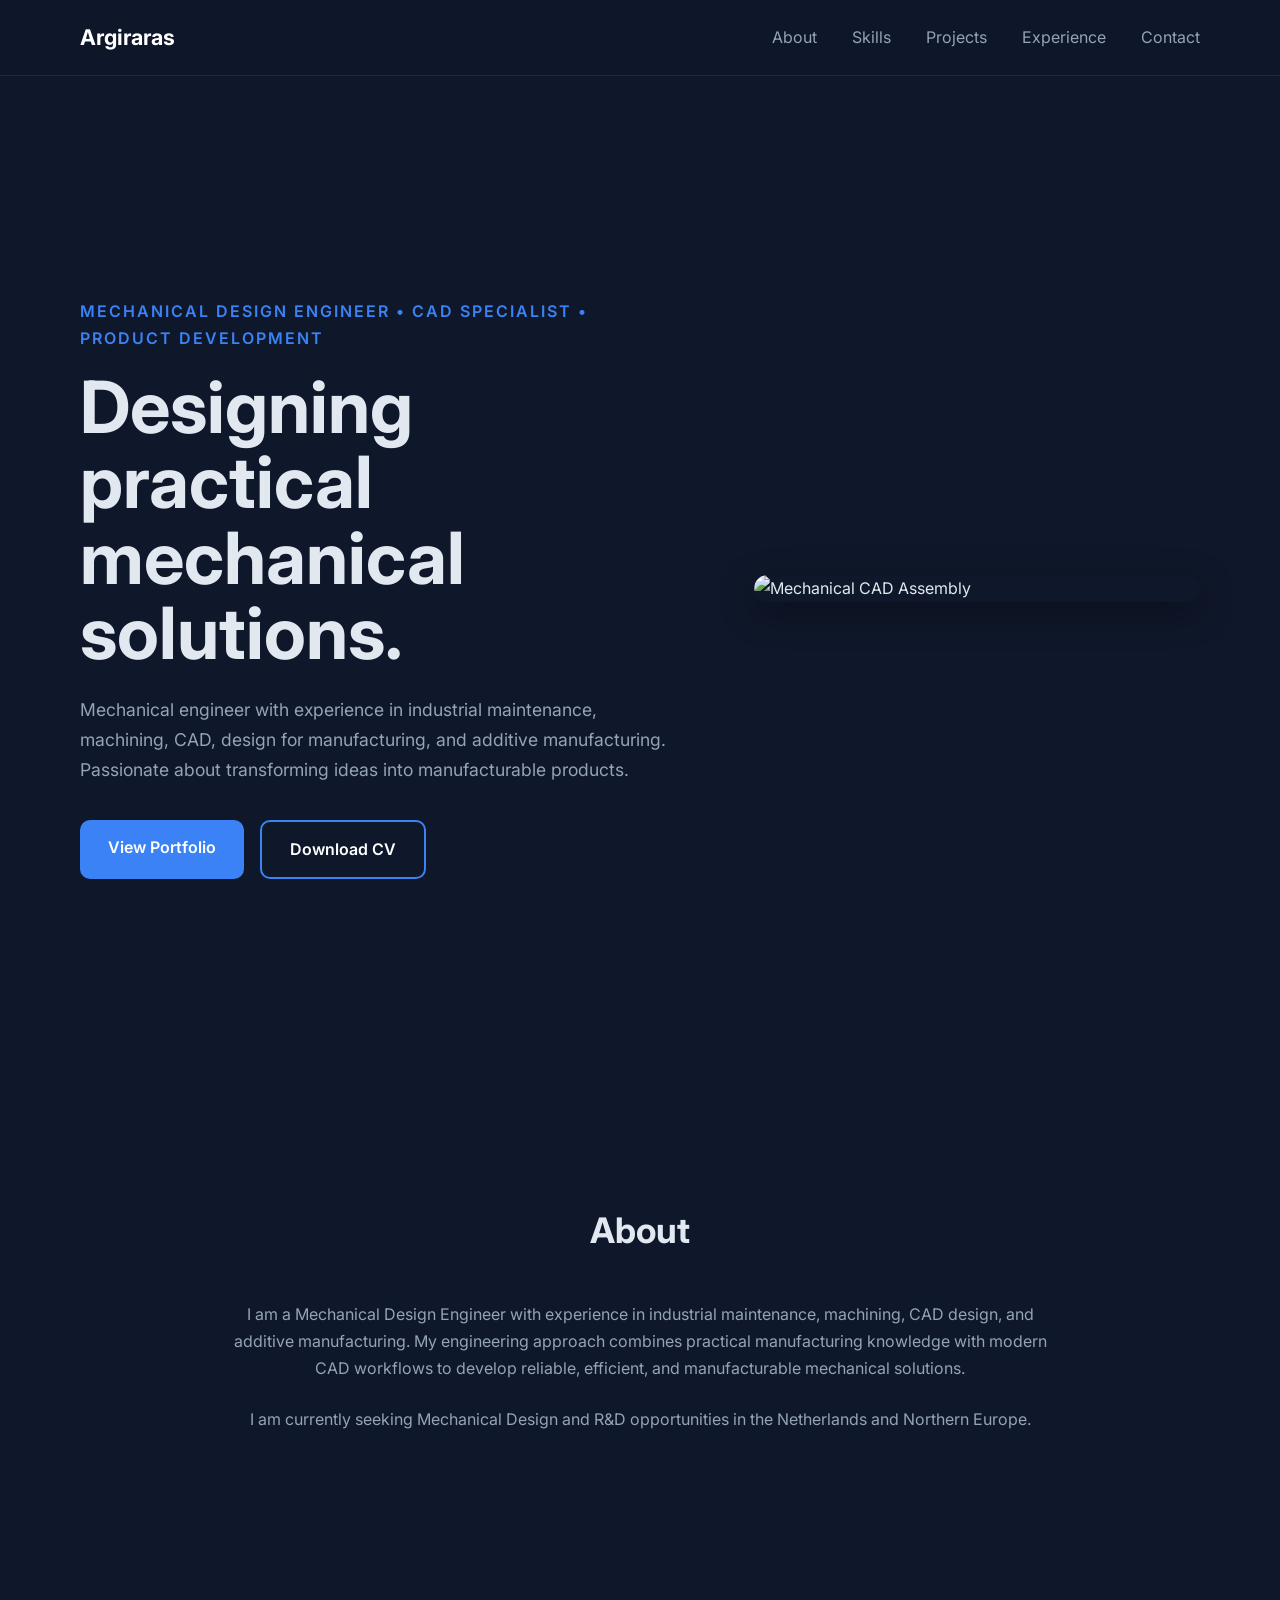
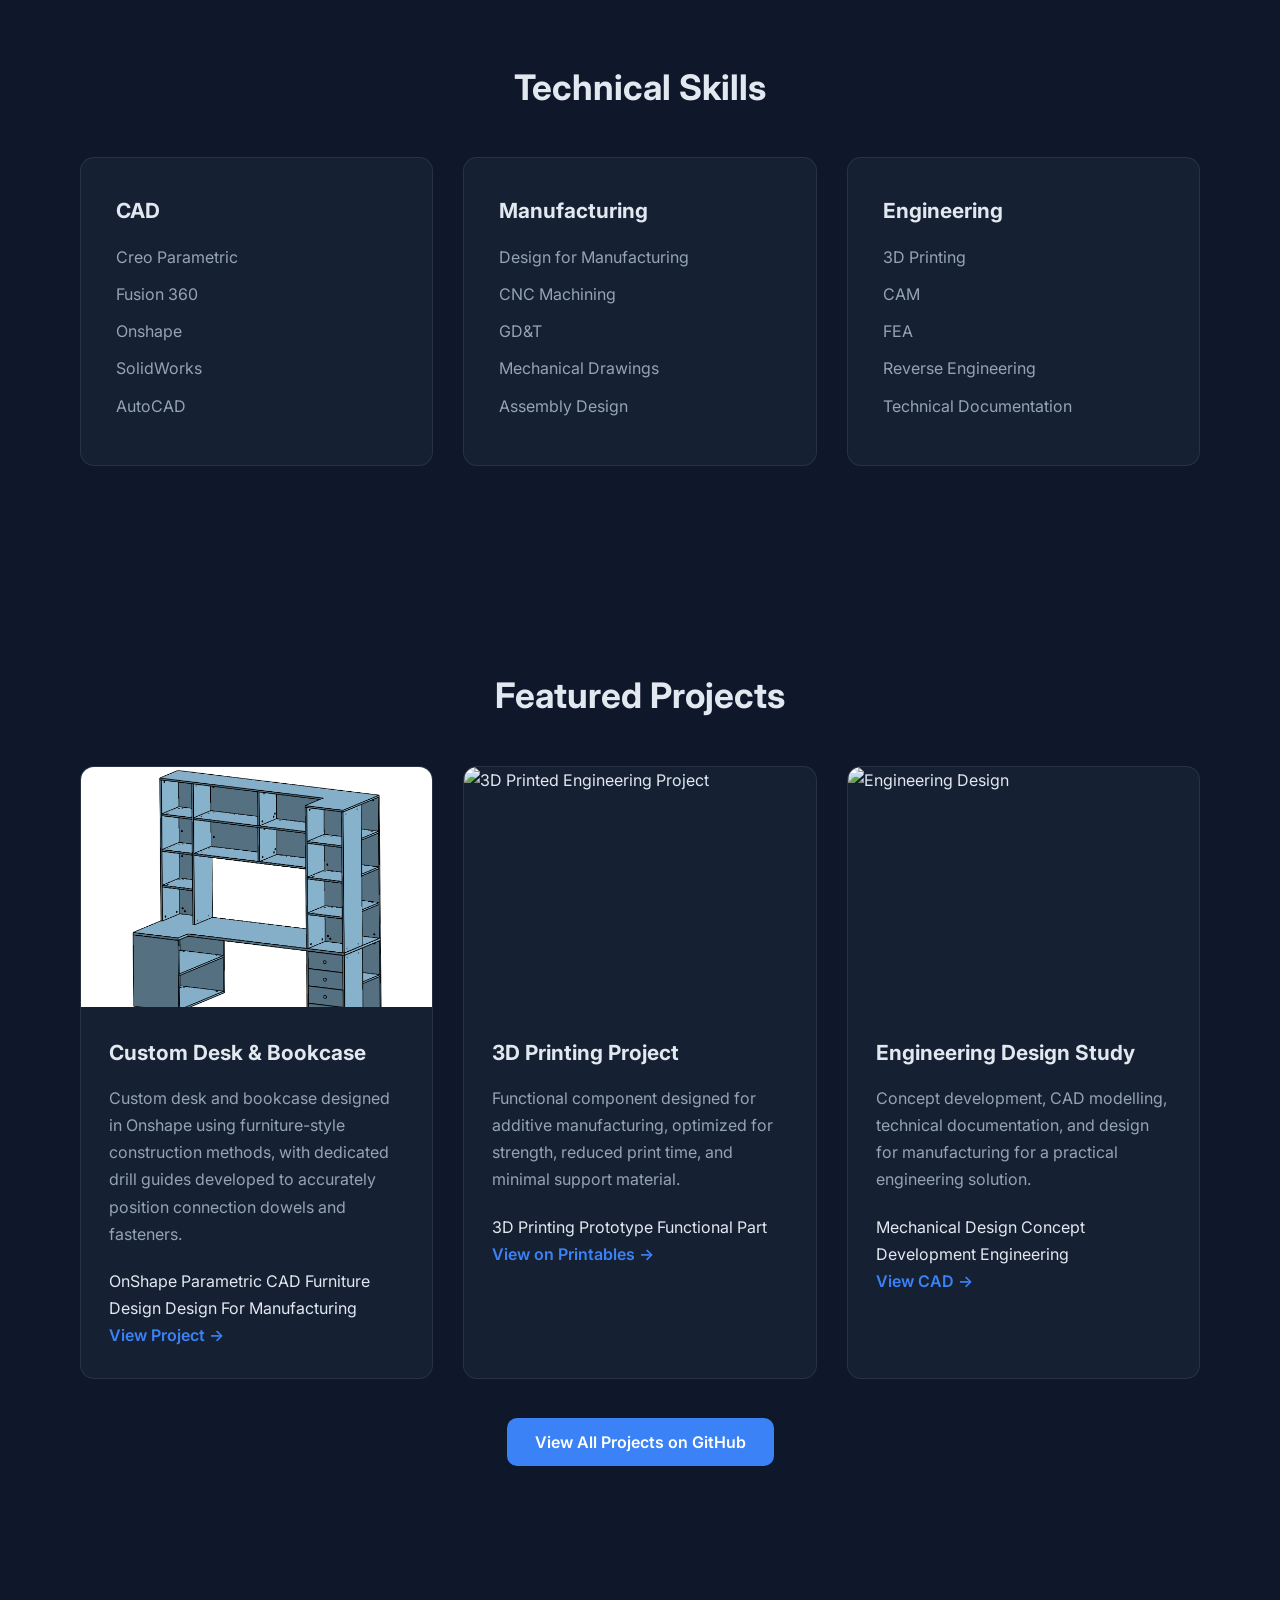
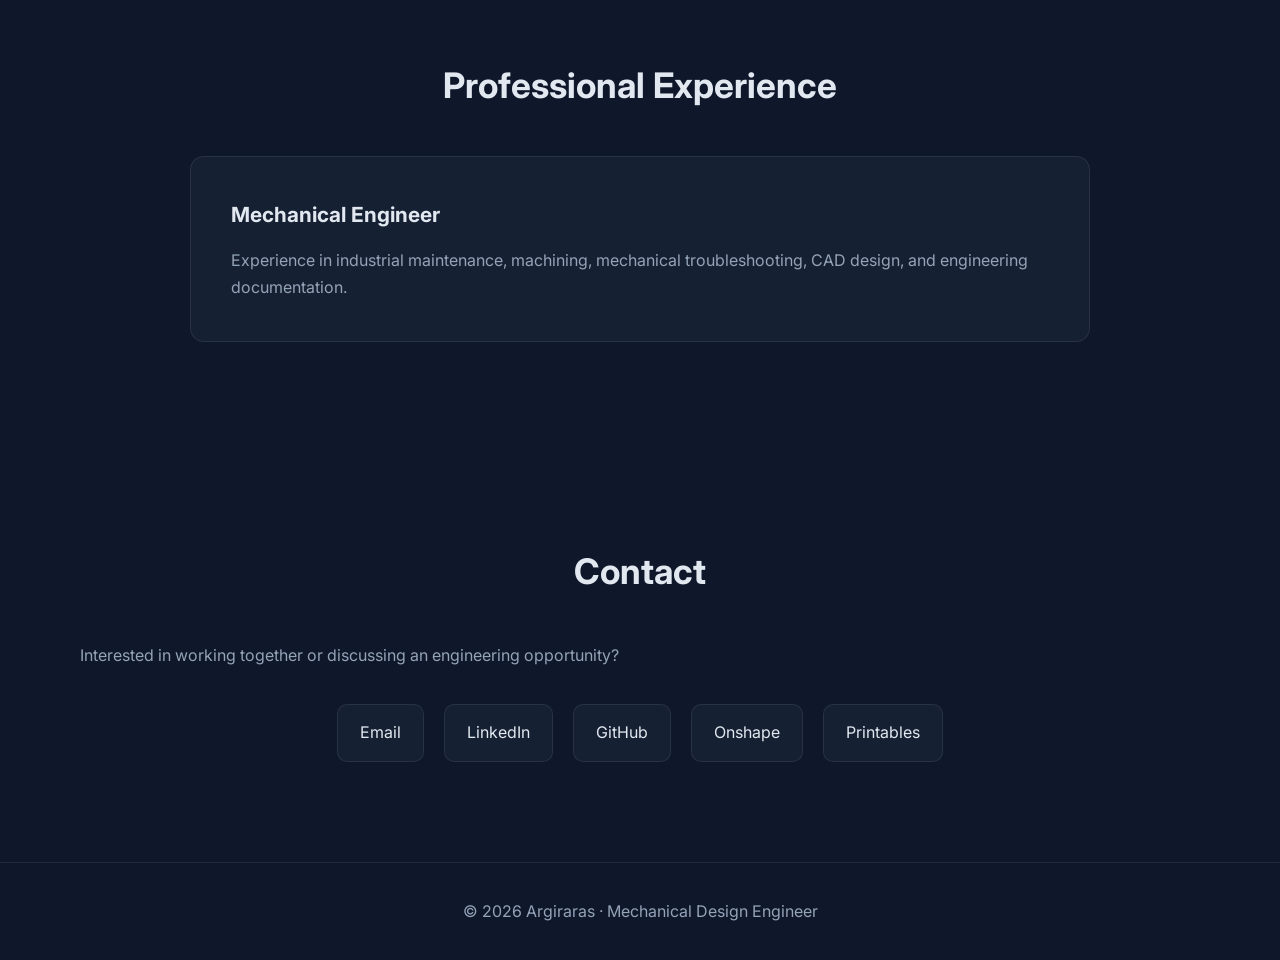
==== index.html @ 8f1a5d66 "Update index.html" ====
<!DOCTYPE html>
<html lang="en">
<head>
    <meta charset="UTF-8">
    <meta name="viewport" content="width=device-width, initial-scale=1.0">

    <title>Argiraras | Mechanical Design Engineer • CAD Specialist • Product Development</title>

    <meta name="description"
          content="Mechanical Design Engineer specializing in CAD, product design, design for manufacturing, and 3D printing. Portfolio showcasing engineering projects, CAD models, and technical drawings.">

    <meta name="keywords"
          content="Mechanical Engineer, Mechanical Design, CAD, Creo, Fusion 360, Onshape, Product Design, Portfolio">

    <meta name="author" content="Argiraras">

    <link rel="icon" href="assets/favicon.ico">

    <link rel="stylesheet" href="Style.css">

    <link rel="preconnect" href="https://fonts.googleapis.com">
    <link rel="preconnect" href="https://fonts.gstatic.com" crossorigin>

    <link href="https://fonts.googleapis.com/css2?family=Inter:wght@300;400;500;600;700&display=swap"
          rel="stylesheet">
</head>

<body>

<header>

    <div class="container">

        <a href="#" class="logo">
            Argiraras
        </a>

        <nav>

            <ul>

                <li><a href="#about">About</a></li>

                <li><a href="#skills">Skills</a></li>

                <li><a href="#projects">Projects</a></li>

                <li><a href="#experience">Experience</a></li>

                <li><a href="#contact">Contact</a></li>

            </ul>

        </nav>

    </div>

</header>

<main>

<section id="hero">

    <div class="container hero-content">

        <div class="hero-text">

            <p class="eyebrow">
                Mechanical Design Engineer • CAD Specialist • Product Development
            </p>

            <h1>
                Designing practical mechanical solutions.
            </h1>

            <p class="hero-description">

                Mechanical engineer with experience in industrial maintenance,
                machining, CAD, design for manufacturing, and additive manufacturing.

                Passionate about transforming ideas into manufacturable products.

            </p>

            <div class="hero-buttons">

                <a href="#projects" class="btn primary">
                    View Portfolio
                </a>

                <a href="assets/Argiraras_CV.pdf"
                   class="btn secondary"
                   target="_blank">

                    Download CV

                </a>

            </div>

        </div>

        <div class="hero-image">

            <img
                    src="assets/images/hero-render.png"
                    alt="Mechanical CAD Assembly">

        </div>

    </div>

</section>

<section id="about">

    <div class="container">

        <h2>About</h2>

        <p>

            I am a Mechanical Design Engineer with experience in industrial
            maintenance, machining, CAD design, and additive manufacturing.

            My engineering approach combines practical manufacturing knowledge
            with modern CAD workflows to develop reliable, efficient, and
            manufacturable mechanical solutions.

        </p>

        <p>

            I am currently seeking Mechanical Design and R&D opportunities in
            the Netherlands and Northern Europe.

        </p>

    </div>

</section>

<section id="skills">

    <div class="container">

        <h2>Technical Skills</h2>

        <div class="skills-grid">

            <div class="skill-card">

                <h3>CAD</h3>

                <ul>

                    <li>Creo Parametric</li>
                    <li>Fusion 360</li>
                    <li>Onshape</li>
                    <li>SolidWorks</li>
                    <li>AutoCAD</li>

                </ul>

            </div>

            <div class="skill-card">

                <h3>Manufacturing</h3>

                <ul>

                    <li>Design for Manufacturing</li>
                    <li>CNC Machining</li>
                    <li>GD&T</li>
                    <li>Mechanical Drawings</li>
                    <li>Assembly Design</li>

                </ul>

            </div>

            <div class="skill-card">

                <h3>Engineering</h3>

                <ul>

                    <li>3D Printing</li>
                    <li>CAM</li>
                    <li>FEA</li>
                    <li>Reverse Engineering</li>
                    <li>Technical Documentation</li>

                </ul>

            </div>

        </div>

    </div>

</section>

<section id="projects">

    <div class="container">

        <h2>Featured Projects</h2>

        <div class="projects-grid">

            <article class="project-card">

                <img src="assets/images/IMG_5512.png"
                     alt="Onshape CAD model of custom desk and bookcase">

                <div class="project-content">

                    <h3>Custom Desk & Bookcase</h3>

                    <p>
                        Custom desk and bookcase designed in Onshape using furniture-style
                        construction methods, with dedicated drill guides developed to
                        accurately position connection dowels and fasteners.
                    </p>
                    
                    <div class="project-tags">
                        <span>OnShape</span>
                        <span>Parametric CAD</span>
                        <span>Furniture Design</span>
                        <span>Design For Manufacturing</span>
                    </div>

                    <a class="project-link"
                       href="projects/desk/">
                        View Project →

                    </a>

                </div>

            </article>

            <article class="project-card">

                <img src="assets/images/project2.jpg"
                     alt="3D Printed Engineering Project">

                <div class="project-content">

                    <h3>3D Printing Project</h3>

                    <p>
                        Functional component designed for additive manufacturing,
                        optimized for strength, reduced print time, and minimal support material.
                    </p>

                    <div class="project-tags">
                        <span>3D Printing</span>
                        <span>Prototype</span>
                        <span>Functional Part</span>
                    </div>

                    <a class="project-link"
                       href="https://www.printables.com/@Argiraras"
                       target="_blank">

                        View on Printables →

                    </a>

                </div>

            </article>

            <article class="project-card">

                <img src="assets/images/project3.jpg"
                     alt="Engineering Design">

                <div class="project-content">

                    <h3>Engineering Design Study</h3>

                    <p>
                        Concept development, CAD modelling, technical documentation,
                        and design for manufacturing for a practical engineering solution.
                    </p>

                    <div class="project-tags">
                        <span>Mechanical Design</span>
                        <span>Concept Development</span>
                        <span>Engineering</span>
                    </div>

                    <a class="project-link"
                       href="https://cad.onshape.com/"
                       target="_blank">

                        View CAD →

                    </a>

                </div>

            </article>

        </div> <!-- End projects-grid -->

        <div class="projects-footer">
            <a class="btn primary"
               href="https://github.com/Argiraras"
               target="_blank">

                View All Projects on GitHub

            </a>
        </div>

    </div> <!-- End container -->

</section>

<section id="experience">

    <div class="container">

        <h2>Professional Experience</h2>

        <div class="experience-card">

            <h3>Mechanical Engineer</h3>

            <p>

                Experience in industrial maintenance, machining,
                mechanical troubleshooting, CAD design, and engineering
                documentation.

            </p>

        </div>

    </div>

</section>

<section id="contact">

    <div class="container">

        <h2>Contact</h2>

        <p>

            Interested in working together or discussing an engineering opportunity?

        </p>

        <div class="contact-links">

            <a href="mailto:your@email.com">
                Email
            </a>

            <a href="https://www.linkedin.com/" target="_blank">
                LinkedIn
            </a>

            <a href="https://github.com/Argiraras" target="_blank">
                GitHub
            </a>

            <a href="#">
                Onshape
            </a>

            <a href="#">
                Printables
            </a>

        </div>

    </div>

</section>

</main>

<footer>

    <div class="container">

        <p>

            © 2026 Argiraras · Mechanical Design Engineer

        </p>

    </div>

</footer>

<script src="main.js"></script>

</body>
</html>
---- Style.css ----
/* ==========================================================
   Argiraras Engineering Portfolio
   style.css
   ========================================================== */

/* ---------- RESET ---------- */

*,
*::before,
*::after {
    margin: 0;
    padding: 0;
    box-sizing: border-box;
}

html {
    scroll-behavior: smooth;
}

body {
    font-family: "Inter", sans-serif;
    background: #0f172a;
    color: #e2e8f0;
    line-height: 1.7;
    overflow-x: hidden;
}

/* ---------- VARIABLES ---------- */

:root {

    --primary: #3b82f6;
    --primary-dark: #2563eb;

    --background: #0f172a;
    --surface: #162033;
    --surface-light: #1e293b;

    --text: #e2e8f0;
    --muted: #94a3b8;

    --border: rgba(255,255,255,.08);

    --radius: 14px;

    --shadow:
        0 10px 35px rgba(0,0,0,.35);

    --transition: .30s ease;
}

/* ---------- GLOBAL ---------- */

img {
    display: block;
    width: 100%;
}

a {
    color: inherit;
    text-decoration: none;
}

ul {
    list-style: none;
}

.container {

    width: min(1120px, 92%);
    margin: auto;

}

section {

    padding: 100px 0;

}

h1 {

    font-size: clamp(2.5rem, 6vw, 4.5rem);
    line-height: 1.05;
    margin-bottom: 24px;

}

h2 {

    font-size: 2.2rem;
    margin-bottom: 40px;
    text-align: center;

}

h3 {

    margin-bottom: 15px;
    font-size: 1.3rem;

}

p {

    color: var(--muted);

}

.eyebrow {

    color: var(--primary);
    font-weight: 600;
    letter-spacing: 2px;
    text-transform: uppercase;
    margin-bottom: 16px;

}

/* ---------- HEADER ---------- */

header {

    position: sticky;
    top: 0;
    z-index: 999;

    backdrop-filter: blur(12px);

    background: rgba(15,23,42,.88);

    border-bottom: 1px solid var(--border);

}

header .container {

    display: flex;
    justify-content: space-between;
    align-items: center;

    height: 75px;

}

.logo {

    font-size: 1.35rem;
    font-weight: 700;
    color: white;

}

nav ul {

    display: flex;
    gap: 35px;

}

nav a {

    color: var(--muted);
    transition: var(--transition);

}

nav a:hover {

    color: white;

}

/* ---------- HERO ---------- */

.hero-content {

    display: grid;
    grid-template-columns: 1.15fr .85fr;
    align-items: center;
    gap: 70px;

    min-height: calc(100vh - 75px);

}

.hero-description {

    max-width: 650px;
    font-size: 1.1rem;
    margin-bottom: 35px;

}

.hero-buttons {

    display: flex;
    gap: 16px;
    flex-wrap: wrap;

}

.btn {

    padding: 14px 28px;
    border-radius: 10px;
    font-weight: 600;
    transition: var(--transition);

}

.primary {

    background: var(--primary);
    color: white;

}

.primary:hover {

    background: var(--primary-dark);
    transform: translateY(-2px);

}

.secondary {

    border: 2px solid var(--primary);
    color: white;

}

.secondary:hover {

    background: var(--primary);

}

.hero-image img {

    border-radius: 20px;
    box-shadow: var(--shadow);

}

/* ---------- ABOUT ---------- */

#about p {

    max-width: 850px;
    margin: auto;
    text-align: center;
    margin-bottom: 24px;

}

/* ---------- SKILLS ---------- */

.skills-grid {

    display: grid;
    grid-template-columns: repeat(auto-fit,minmax(260px,1fr));
    gap: 30px;

}

.skill-card {

    background: var(--surface);

    border: 1px solid var(--border);

    padding: 35px;

    border-radius: var(--radius);

    transition: var(--transition);

}

.skill-card:hover {

    transform: translateY(-6px);

    background: var(--surface-light);

}

.skill-card li {

    color: var(--muted);
    margin-bottom: 10px;

}

/* ---------- PROJECTS ---------- */

.projects-grid {

    display: grid;

    grid-template-columns: repeat(auto-fit,minmax(320px,1fr));

    gap: 30px;

}

.project-card {

    background: var(--surface);

    border-radius: var(--radius);

    overflow: hidden;

    border: 1px solid var(--border);

    transition: var(--transition);

}

.project-card:hover {

    transform: translateY(-8px);

    box-shadow: var(--shadow);

}

.project-card img {

    height: 240px;

    object-fit: cover;

}

.project-content {

    padding: 28px;

}

.project-content p {

    margin-bottom: 20px;

}

.project-link {

    color: var(--primary);
    font-weight: 600;

}

/* ---------- EXPERIENCE ---------- */

.experience-card {

    max-width: 900px;

    margin: auto;

    background: var(--surface);

    border-radius: var(--radius);

    border: 1px solid var(--border);

    padding: 40px;

}

/* ---------- CONTACT ---------- */

.contact-links {

    display: flex;

    justify-content: center;

    flex-wrap: wrap;

    gap: 20px;

    margin-top: 35px;

}

.contact-links a {

    padding: 14px 22px;

    border-radius: 10px;

    border: 1px solid var(--border);

    background: var(--surface);

    transition: var(--transition);

}

.contact-links a:hover {

    background: var(--primary);

    border-color: var(--primary);

}

/* ---------- FOOTER ---------- */

footer {

    padding: 35px 0;

    border-top: 1px solid var(--border);

    text-align: center;

    color: var(--muted);

}

/* ---------- SCROLLBAR ---------- */

::-webkit-scrollbar {

    width: 10px;

}

::-webkit-scrollbar-track {

    background: #0b1120;

}

::-webkit-scrollbar-thumb {

    background: #334155;

    border-radius: 20px;

}

::-webkit-scrollbar-thumb:hover {

    background: var(--primary);

}

/* ---------- RESPONSIVE ---------- */

@media (max-width:900px) {

    .hero-content {

        grid-template-columns: 1fr;

        text-align: center;

    }

    .hero-buttons {

        justify-content: center;

    }

    .hero-image {

        order: -1;

    }

}

@media (max-width:700px) {

    header .container {

        flex-direction: column;

        justify-content: center;

        height: auto;

        padding: 18px 0;

        gap: 15px;

    }

    nav ul {

        flex-wrap: wrap;

        justify-content: center;

        gap: 18px;

    /* ---------- Project Tags ---------- */

.project-tags {
    display: flex;
    flex-wrap: wrap;
    gap: 10px;
    margin: 18px 0 24px;
}

.project-tags span {
    background: rgba(59,130,246,.15);
    color: #93c5fd;
    border: 1px solid rgba(59,130,246,.35);
    padding: 6px 12px;
    border-radius: 999px;
    font-size: .85rem;
    font-weight: 500;
}

    }

    section {

        padding: 70px 0;

    }

    h2 {

        font-size: 1.8rem;

    }

}
/* ---------- Projects Footer ---------- */

.projects-footer {

    text-align: center;

    margin-top: 50px;

}
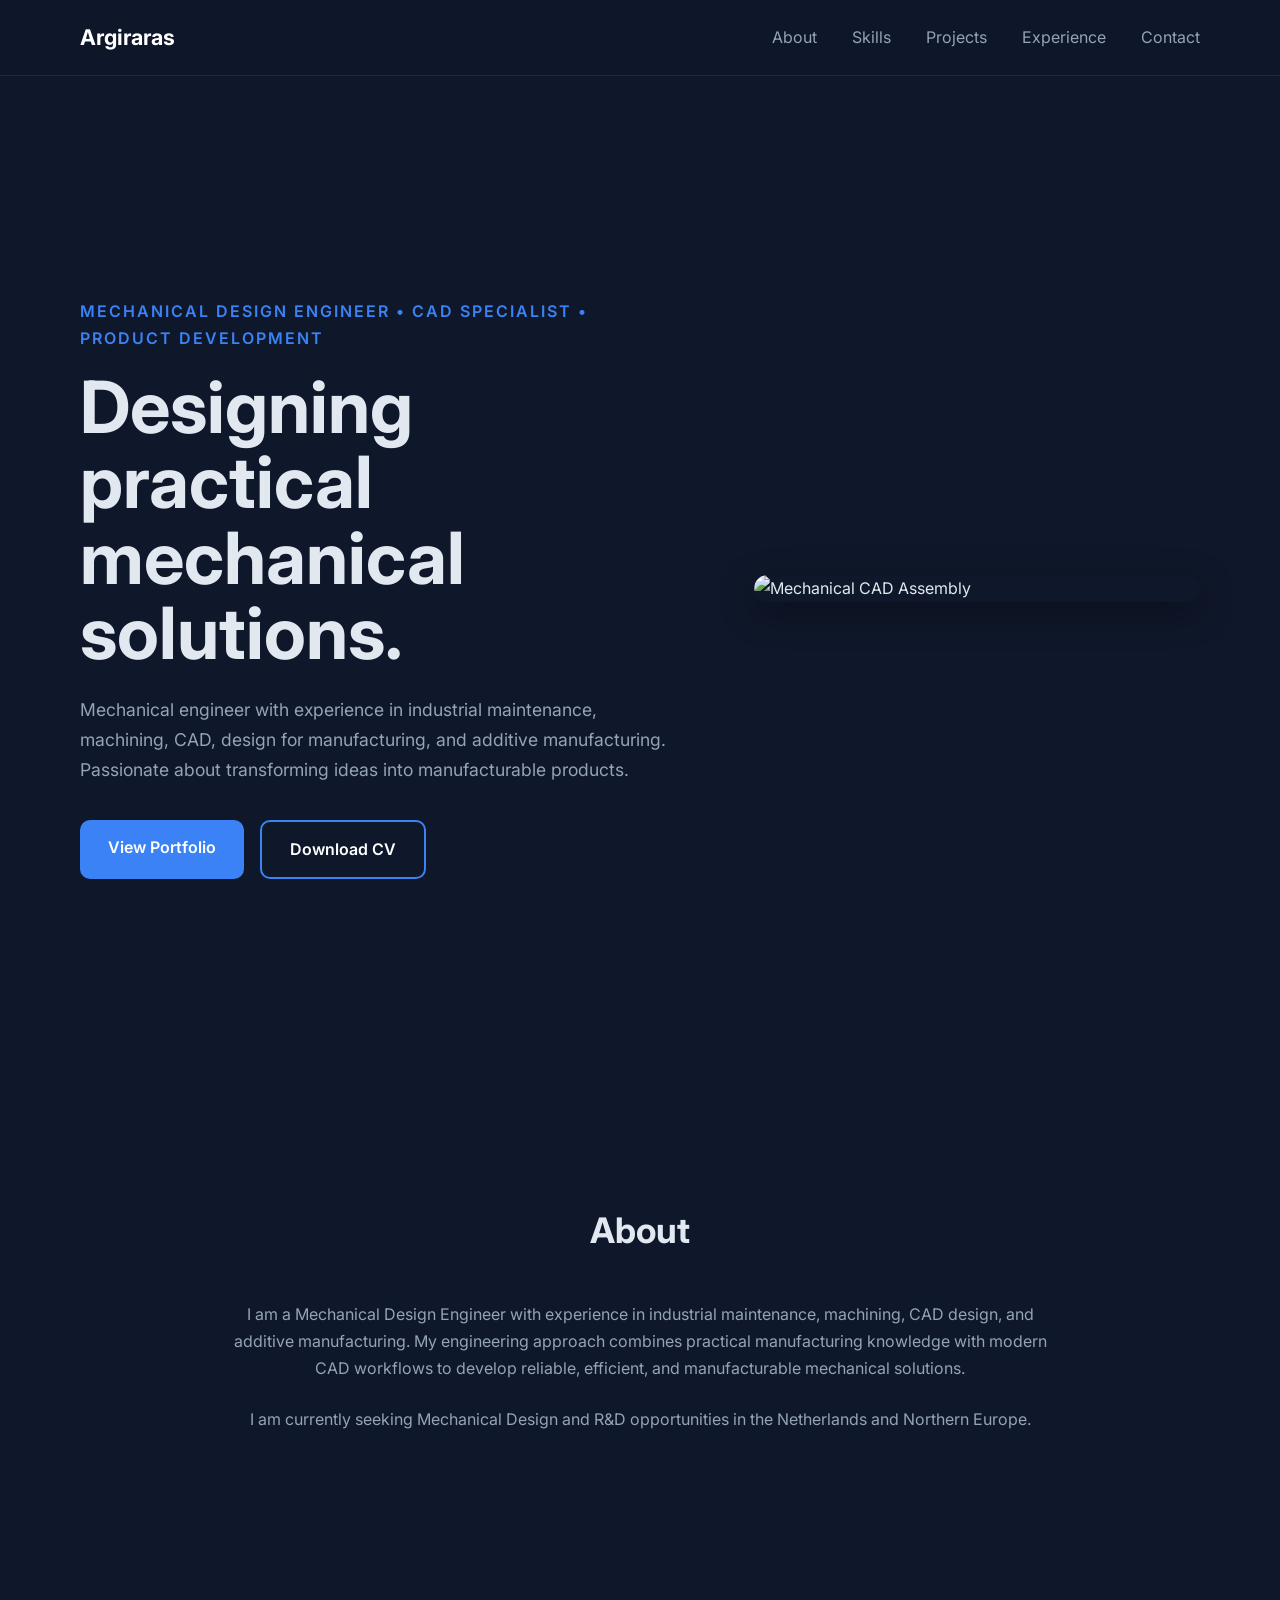
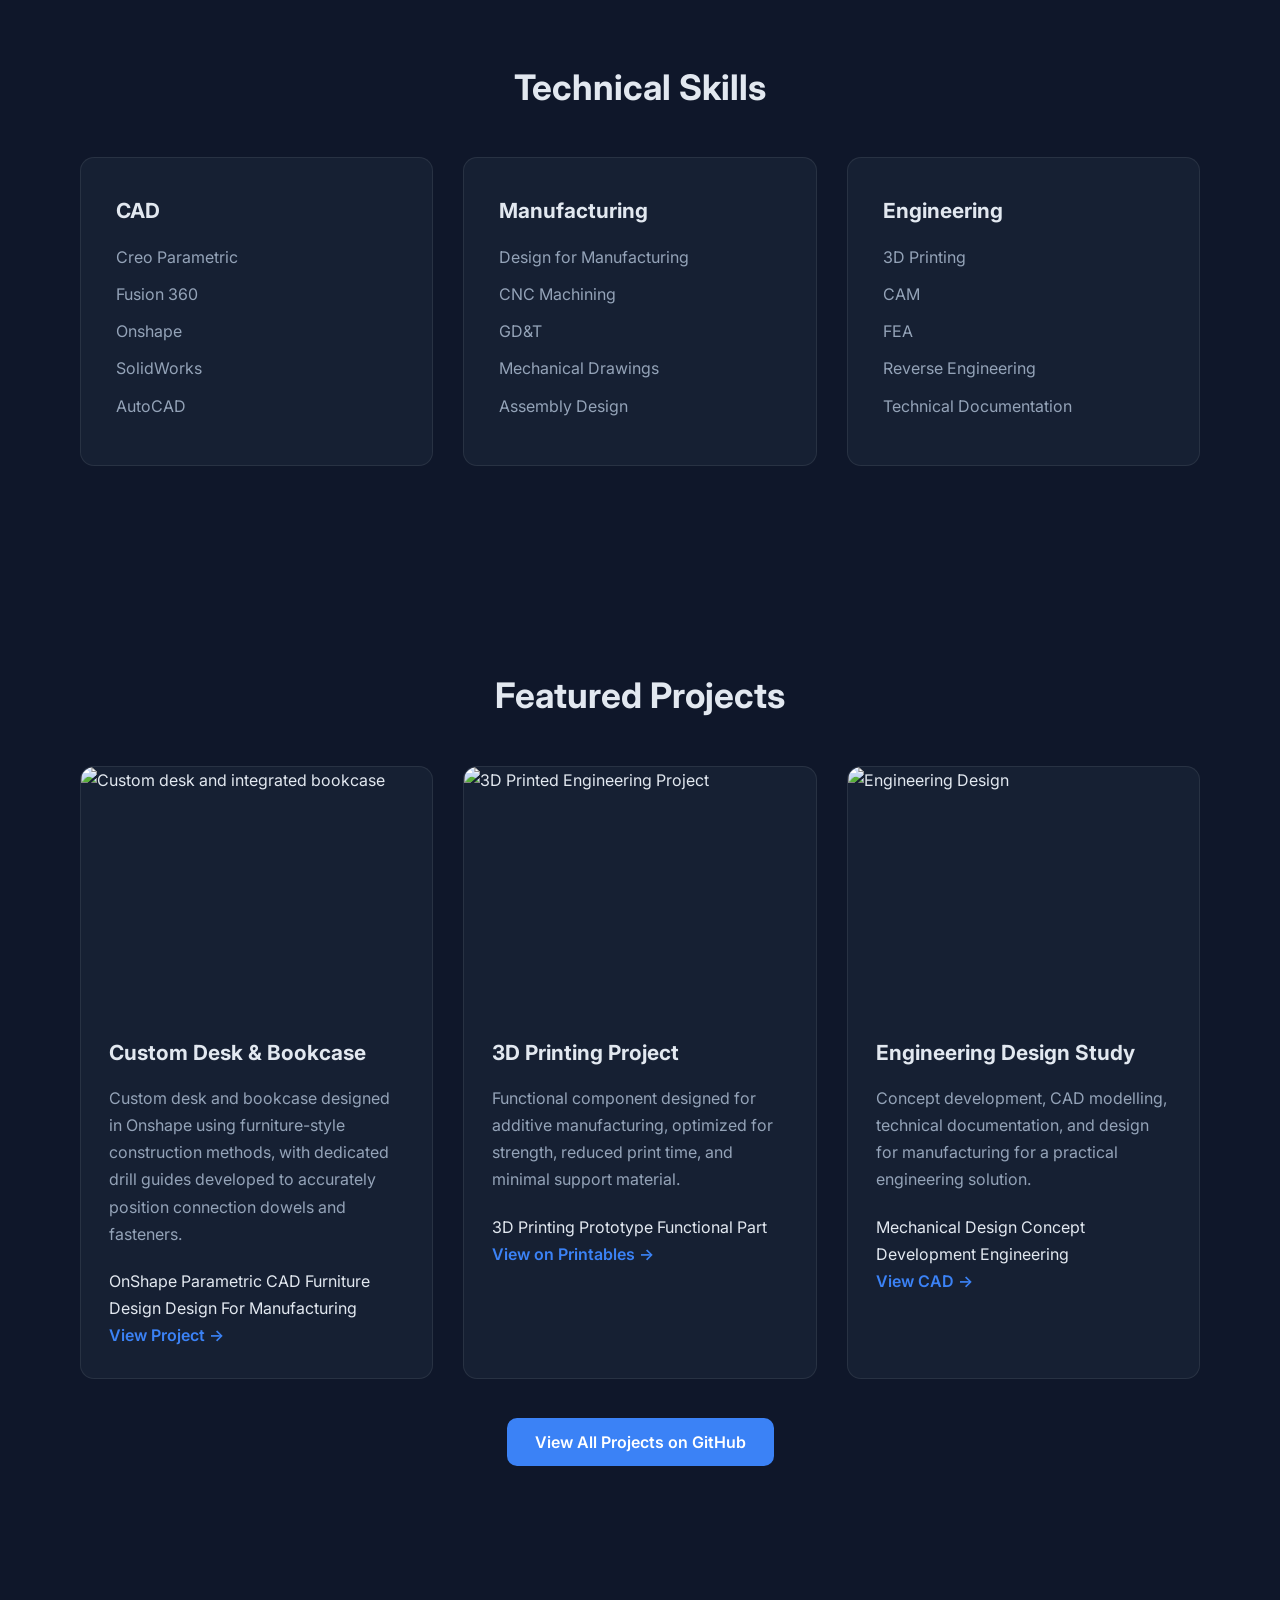
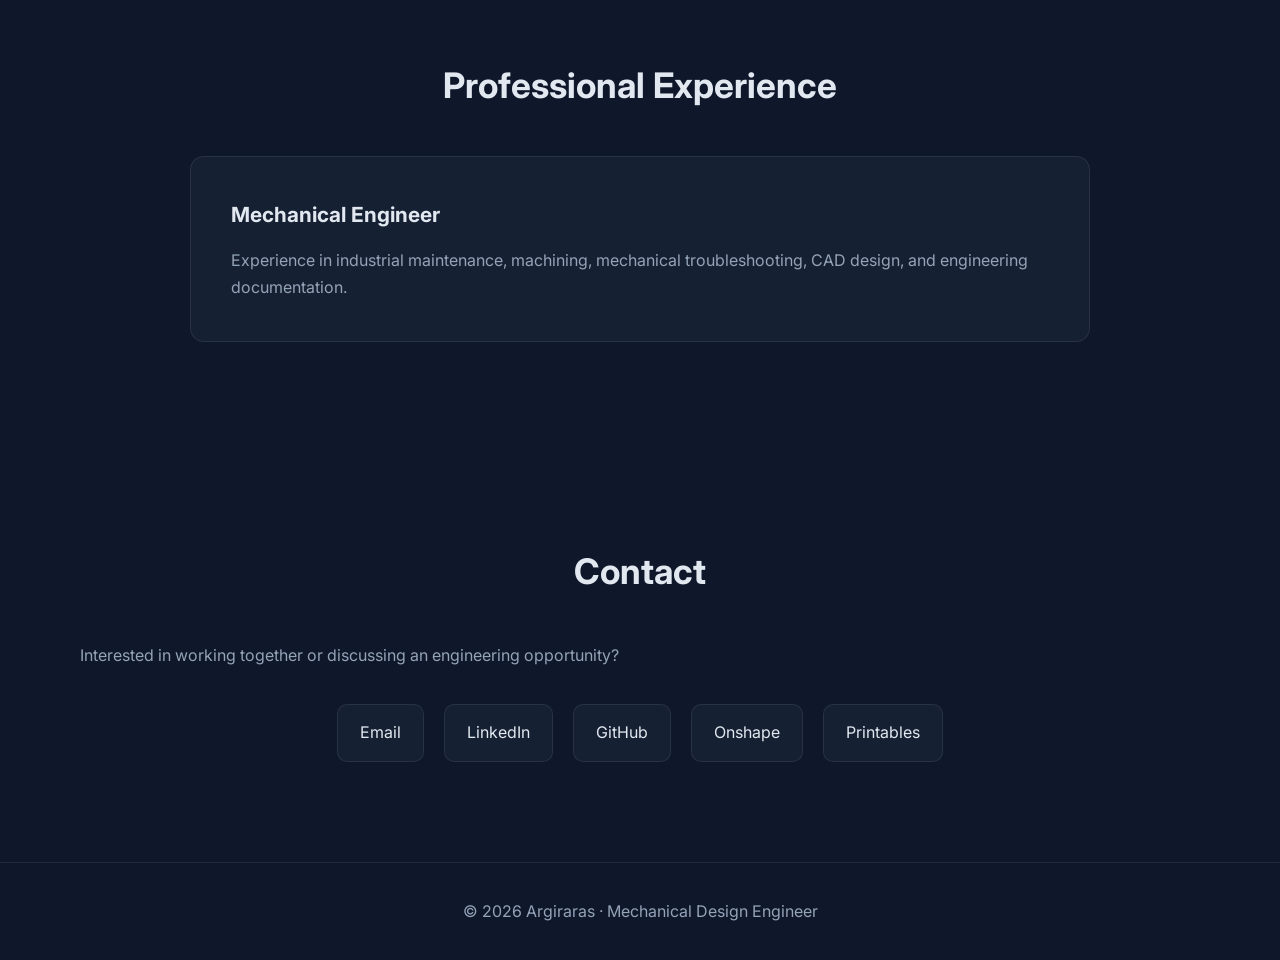
==== commit 2eceb8dd: "Update index.html" ====
--- a/index.html
+++ b/index.html
@@ -212,8 +212,8 @@
 
             <article class="project-card">
 
-                <img src="assets/images/IMG_5512.png"
-                     alt="Onshape CAD model of custom desk and bookcase">
+                <img src="assets/images/projects/desk/desk-finished-visualization.jpg"
+                     alt="Custom desk and integrated bookcase">
 
                 <div class="project-content">
 
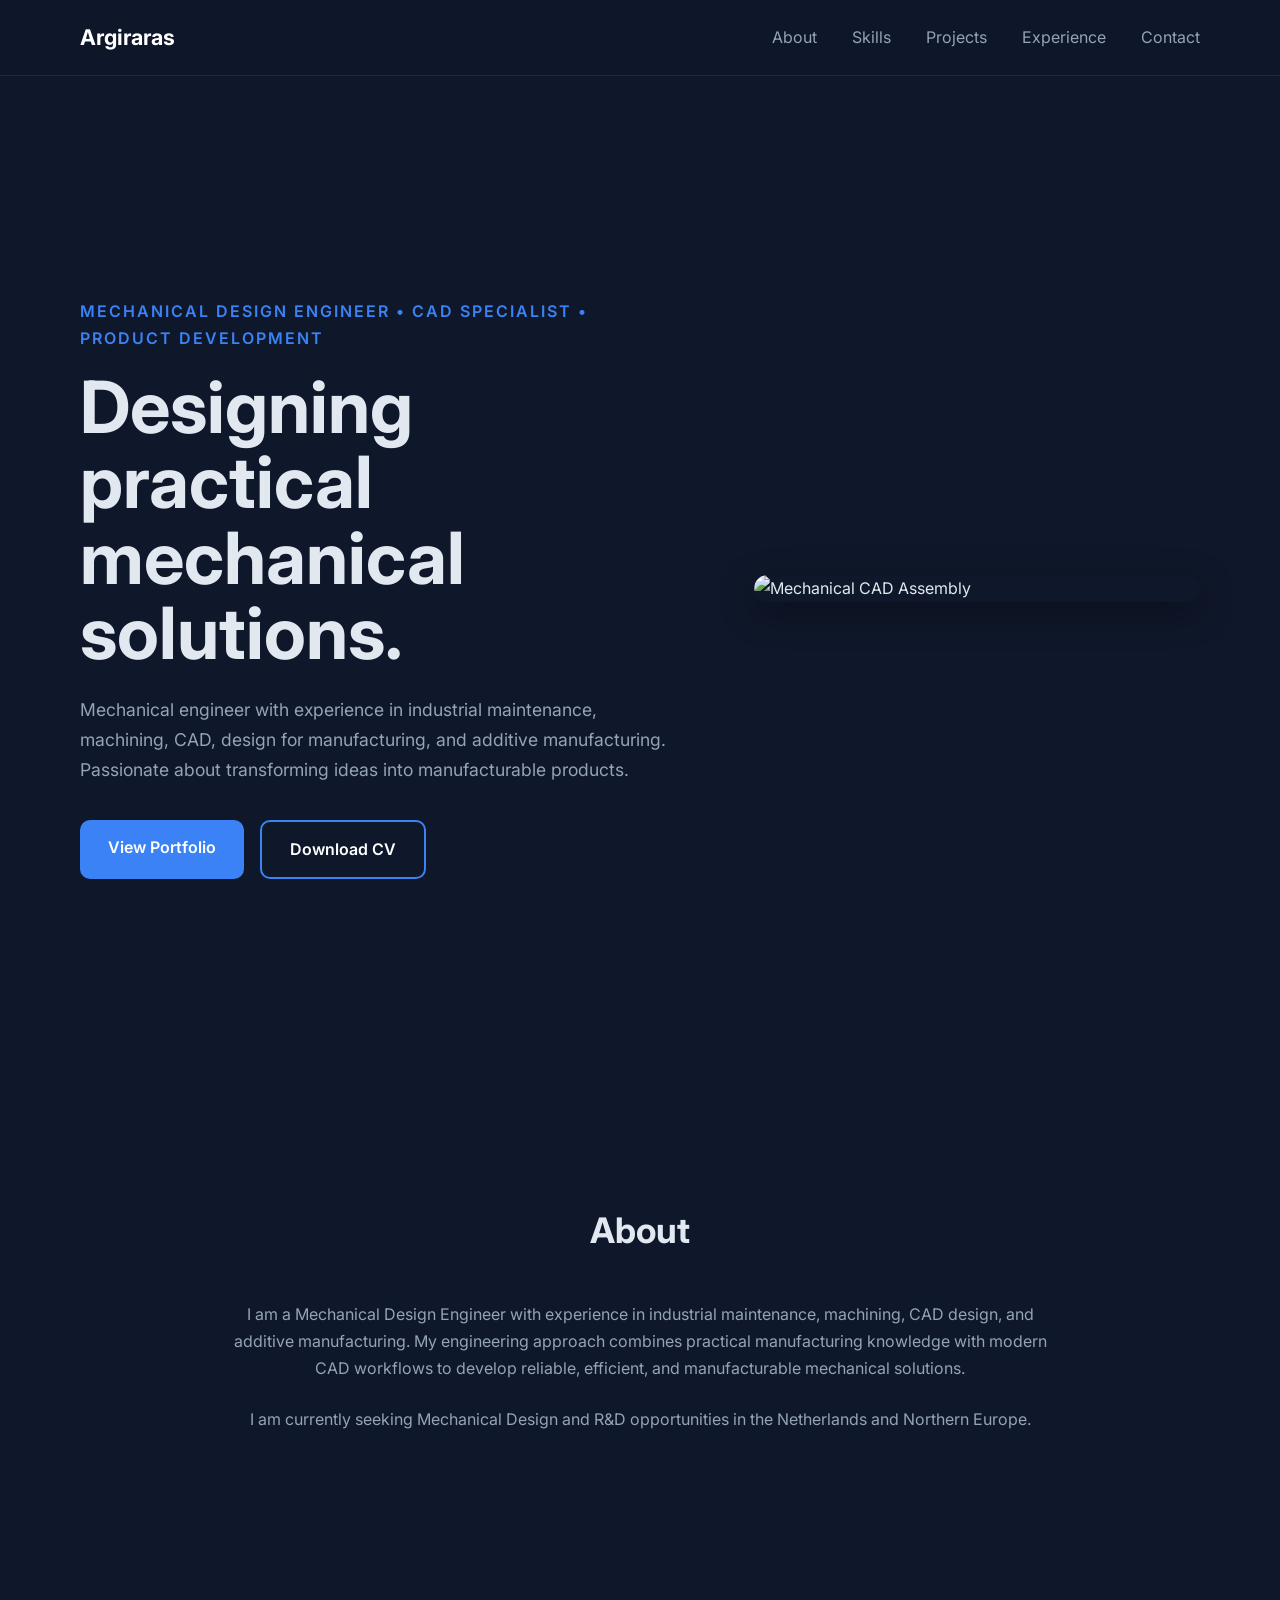
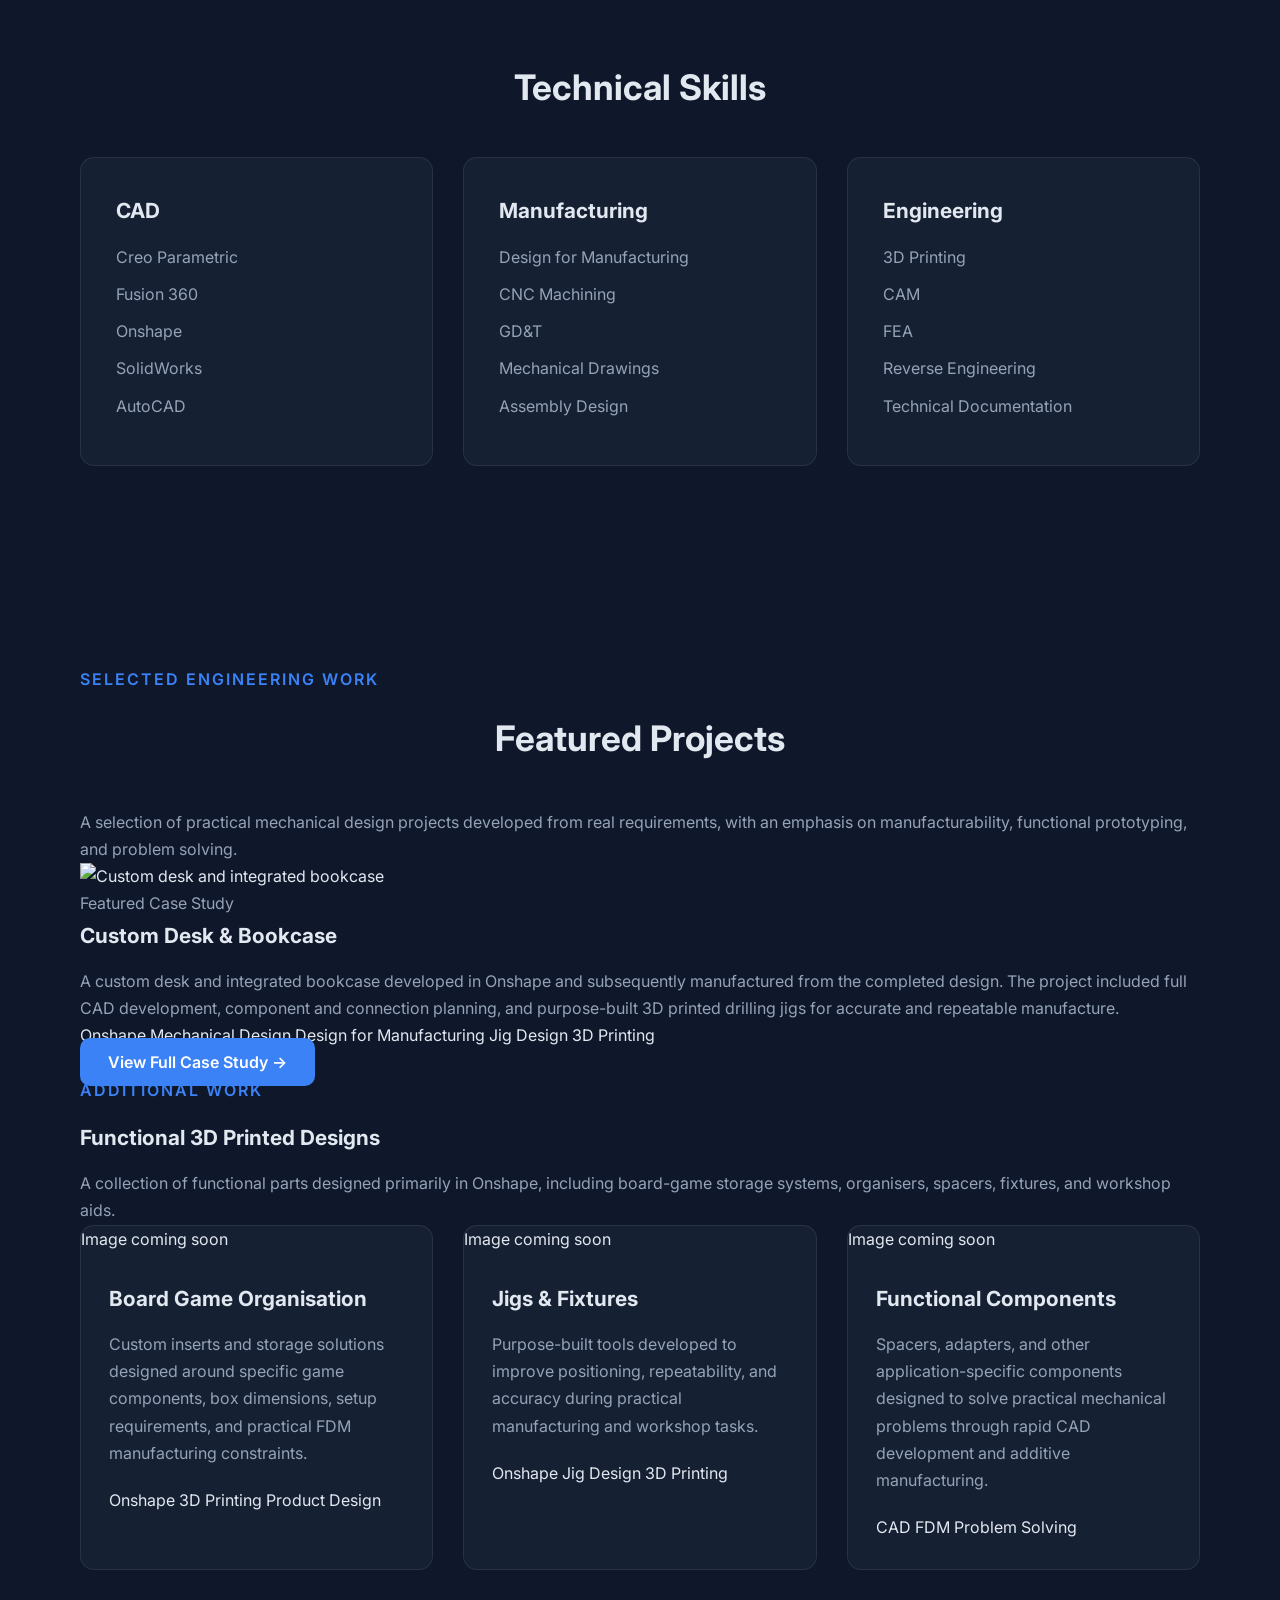
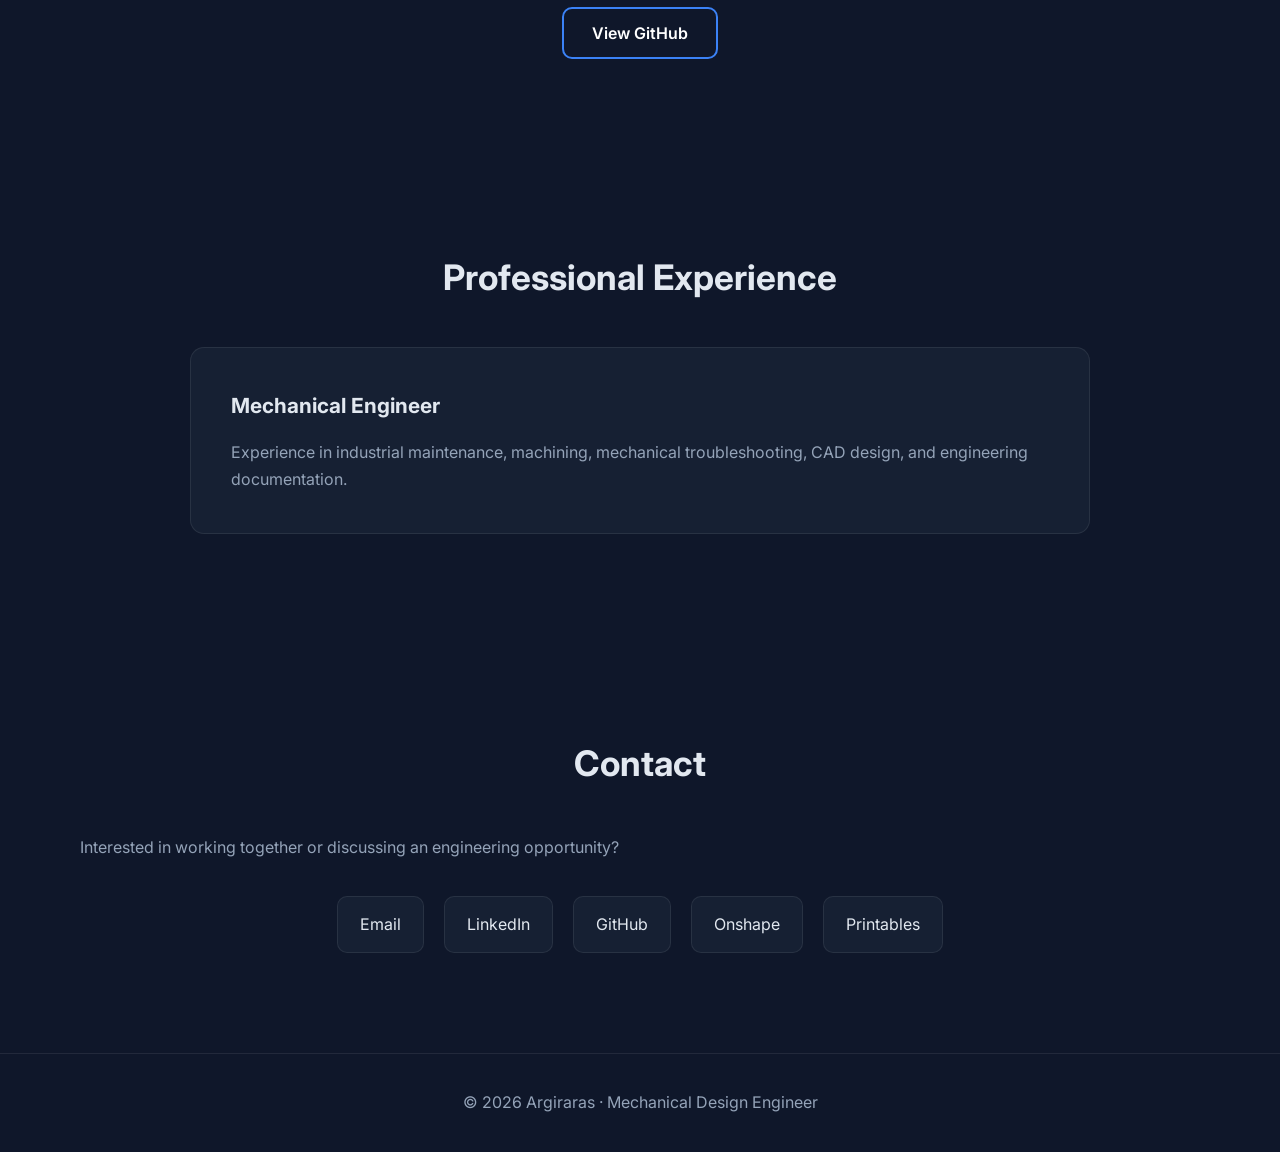
==== commit af12e034: "Update index.html" ====
--- a/index.html
+++ b/index.html
@@ -206,119 +206,195 @@
 
     <div class="container">
 
-        <h2>Featured Projects</h2>
+        <div class="section-heading">
+            <p class="eyebrow">Selected Engineering Work</p>
+            <h2>Featured Projects</h2>
+
+            <p class="section-intro">
+                A selection of practical mechanical design projects developed
+                from real requirements, with an emphasis on manufacturability,
+                functional prototyping, and problem solving.
+            </p>
+        </div>
+
+
+        <!-- ==================================================
+             FLAGSHIP PROJECT
+             ================================================== -->
+
+        <article class="featured-project">
+
+            <div class="featured-project-image">
+
+                <a href="projects/desk/">
+                    <img src="assets/images/projects/desk/desk-finished-visualization.jpg"
+                         alt="Custom desk and integrated bookcase">
+                </a>
+
+            </div>
+
+            <div class="featured-project-content">
+
+                <p class="project-type">
+                    Featured Case Study
+                </p>
+
+                <h3>
+                    Custom Desk & Bookcase
+                </h3>
+
+                <p>
+                    A custom desk and integrated bookcase developed in Onshape
+                    and subsequently manufactured from the completed design.
+                    The project included full CAD development, component and
+                    connection planning, and purpose-built 3D printed drilling
+                    jigs for accurate and repeatable manufacture.
+                </p>
+
+                <div class="project-tags">
+                    <span>Onshape</span>
+                    <span>Mechanical Design</span>
+                    <span>Design for Manufacturing</span>
+                    <span>Jig Design</span>
+                    <span>3D Printing</span>
+                </div>
+
+                <a class="btn primary"
+                   href="projects/desk/">
+                    View Full Case Study →
+                </a>
+
+            </div>
+
+        </article>
+
+
+        <!-- ==================================================
+             SMALLER FUNCTIONAL DESIGNS
+             ================================================== -->
+
+        <div class="project-collection-heading">
+
+            <p class="eyebrow">Additional Work</p>
+
+            <h3>
+                Functional 3D Printed Designs
+            </h3>
+
+            <p>
+                A collection of functional parts designed primarily in Onshape,
+                including board-game storage systems, organisers, spacers,
+                fixtures, and workshop aids.
+            </p>
+
+        </div>
+
 
         <div class="projects-grid">
 
+
+            <!-- Board Game Organisation -->
+
             <article class="project-card">
 
-                <img src="assets/images/projects/desk/desk-finished-visualization.jpg"
-                     alt="Custom desk and integrated bookcase">
+                <div class="project-placeholder">
+                    <span>Image coming soon</span>
+                </div>
 
                 <div class="project-content">
 
-                    <h3>Custom Desk & Bookcase</h3>
+                    <h3>Board Game Organisation</h3>
 
                     <p>
-                        Custom desk and bookcase designed in Onshape using furniture-style
-                        construction methods, with dedicated drill guides developed to
-                        accurately position connection dowels and fasteners.
+                        Custom inserts and storage solutions designed around
+                        specific game components, box dimensions, setup
+                        requirements, and practical FDM manufacturing constraints.
                     </p>
-                    
+
                     <div class="project-tags">
-                        <span>OnShape</span>
-                        <span>Parametric CAD</span>
-                        <span>Furniture Design</span>
-                        <span>Design For Manufacturing</span>
+                        <span>Onshape</span>
+                        <span>3D Printing</span>
+                        <span>Product Design</span>
                     </div>
 
-                    <a class="project-link"
-                       href="projects/desk/">
-                        View Project →
-
-                    </a>
-
                 </div>
 
             </article>
 
+
+            <!-- Jigs & Fixtures -->
+
             <article class="project-card">
 
-                <img src="assets/images/project2.jpg"
-                     alt="3D Printed Engineering Project">
+                <div class="project-placeholder">
+                    <span>Image coming soon</span>
+                </div>
 
                 <div class="project-content">
 
-                    <h3>3D Printing Project</h3>
+                    <h3>Jigs & Fixtures</h3>
 
                     <p>
-                        Functional component designed for additive manufacturing,
-                        optimized for strength, reduced print time, and minimal support material.
+                        Purpose-built tools developed to improve positioning,
+                        repeatability, and accuracy during practical manufacturing
+                        and workshop tasks.
                     </p>
 
                     <div class="project-tags">
+                        <span>Onshape</span>
+                        <span>Jig Design</span>
                         <span>3D Printing</span>
-                        <span>Prototype</span>
-                        <span>Functional Part</span>
                     </div>
 
-                    <a class="project-link"
-                       href="https://www.printables.com/@Argiraras"
-                       target="_blank">
-
-                        View on Printables →
-
-                    </a>
-
                 </div>
 
             </article>
 
+
+            <!-- Functional Components -->
+
             <article class="project-card">
 
-                <img src="assets/images/project3.jpg"
-                     alt="Engineering Design">
+                <div class="project-placeholder">
+                    <span>Image coming soon</span>
+                </div>
 
                 <div class="project-content">
 
-                    <h3>Engineering Design Study</h3>
+                    <h3>Functional Components</h3>
 
                     <p>
-                        Concept development, CAD modelling, technical documentation,
-                        and design for manufacturing for a practical engineering solution.
+                        Spacers, adapters, and other application-specific
+                        components designed to solve practical mechanical
+                        problems through rapid CAD development and additive
+                        manufacturing.
                     </p>
 
                     <div class="project-tags">
-                        <span>Mechanical Design</span>
-                        <span>Concept Development</span>
-                        <span>Engineering</span>
+                        <span>CAD</span>
+                        <span>FDM</span>
+                        <span>Problem Solving</span>
                     </div>
 
-                    <a class="project-link"
-                       href="https://cad.onshape.com/"
-                       target="_blank">
-
-                        View CAD →
-
-                    </a>
-
                 </div>
 
             </article>
 
-        </div> <!-- End projects-grid -->
+        </div>
+
 
         <div class="projects-footer">
-            <a class="btn primary"
+
+            <a class="btn secondary"
                href="https://github.com/Argiraras"
-               target="_blank">
-
-                View All Projects on GitHub
-
-            </a>
-        </div>
-
-    </div> <!-- End container -->
+               target="_blank"
+               rel="noopener noreferrer">
+                View GitHub
+            </a>
+
+        </div>
+
+    </div>
 
 </section>
 
--- a/Style.css
+++ b/Style.css
@@ -545,3 +545,184 @@
     margin-top: 50px;
 
 }
+/* ==========================================================
+   Project Detail Pages
+   ========================================================== */
+
+.project-detail {
+    padding-top: 70px;
+}
+
+.project-back {
+    display: inline-block;
+    margin-bottom: 35px;
+    color: var(--primary);
+    font-weight: 600;
+}
+
+.project-back:hover {
+    color: white;
+}
+
+.project-header {
+    max-width: 900px;
+    margin-bottom: 45px;
+}
+
+.project-header h1 {
+    margin-bottom: 20px;
+}
+
+.project-intro {
+    font-size: 1.15rem;
+    max-width: 800px;
+}
+
+.project-hero {
+    margin-bottom: 70px;
+}
+
+.project-hero img {
+    width: 100%;
+    max-height: 720px;
+    object-fit: contain;
+    border-radius: 18px;
+    background: white;
+    box-shadow: var(--shadow);
+}
+
+.project-section {
+    max-width: 900px;
+    margin: 0 auto 70px;
+}
+
+.project-section h2 {
+    text-align: left;
+    margin-bottom: 22px;
+}
+
+.project-section p + p {
+    margin-top: 18px;
+}
+
+.project-list {
+    list-style: disc;
+    padding-left: 24px;
+    color: var(--muted);
+}
+
+.project-list li {
+    margin-bottom: 12px;
+}
+
+.project-gallery {
+    display: grid;
+    grid-template-columns: repeat(2, 1fr);
+    gap: 24px;
+    margin-top: 30px;
+}
+
+.project-gallery figure {
+    margin: 0;
+}
+
+.project-gallery img {
+    width: 100%;
+    height: 360px;
+    object-fit: contain;
+    background: white;
+    border-radius: 14px;
+    border: 1px solid var(--border);
+}
+
+.project-gallery figcaption {
+    margin-top: 10px;
+    color: var(--muted);
+    font-size: .9rem;
+}
+
+.project-gallery figure:first-child {
+    grid-column: 1 / -1;
+}
+
+.project-gallery figure:first-child img {
+    height: 520px;
+}
+
+@media (max-width: 800px) {
+
+    .project-detail {
+        padding-top: 45px;
+    }
+
+    .project-gallery {
+        grid-template-columns: 1fr;
+    }
+
+    .project-gallery figure:first-child {
+        grid-column: auto;
+    }
+
+    .project-gallery img,
+    .project-gallery figure:first-child img {
+        height: auto;
+        max-height: 520px;
+    }
+
+    .project-section {
+        margin-bottom: 50px;
+    }
+
+}
+/* ---------- Project Facts ---------- */
+
+.project-facts {
+    display: grid;
+    grid-template-columns: repeat(4, 1fr);
+    gap: 1px;
+
+    margin-bottom: 45px;
+
+    background: var(--border);
+    border: 1px solid var(--border);
+    border-radius: var(--radius);
+    overflow: hidden;
+}
+
+.project-fact {
+    display: flex;
+    flex-direction: column;
+    gap: 6px;
+
+    padding: 22px 24px;
+    background: var(--surface);
+}
+
+.fact-label {
+    color: var(--muted);
+    font-size: .78rem;
+    font-weight: 600;
+    text-transform: uppercase;
+    letter-spacing: .08em;
+}
+
+.project-fact strong {
+    color: var(--text);
+    font-size: .95rem;
+}
+
+@media (max-width: 800px) {
+
+    .project-facts {
+        grid-template-columns: repeat(2, 1fr);
+    }
+
+}
+
+@media (max-width: 450px) {
+
+    .project-facts {
+        grid-template-columns: 1fr;
+    }
+
+}
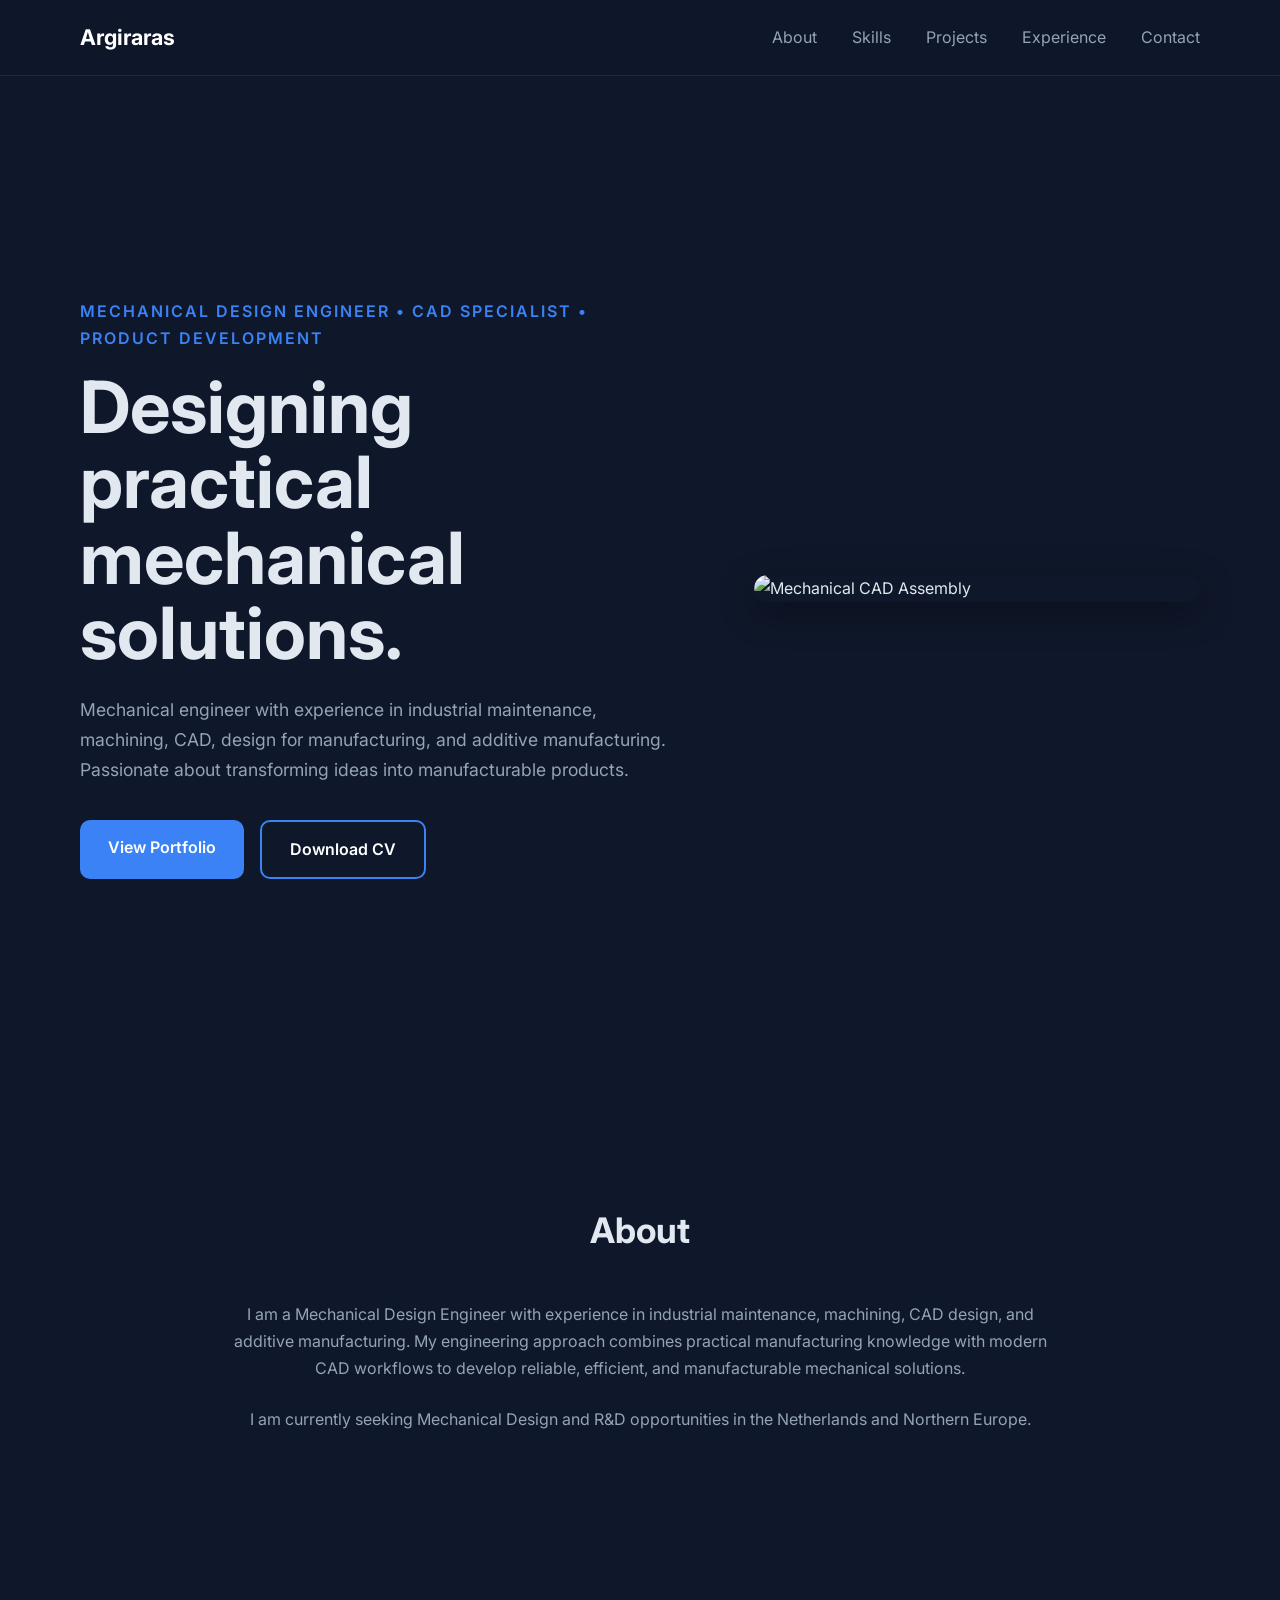
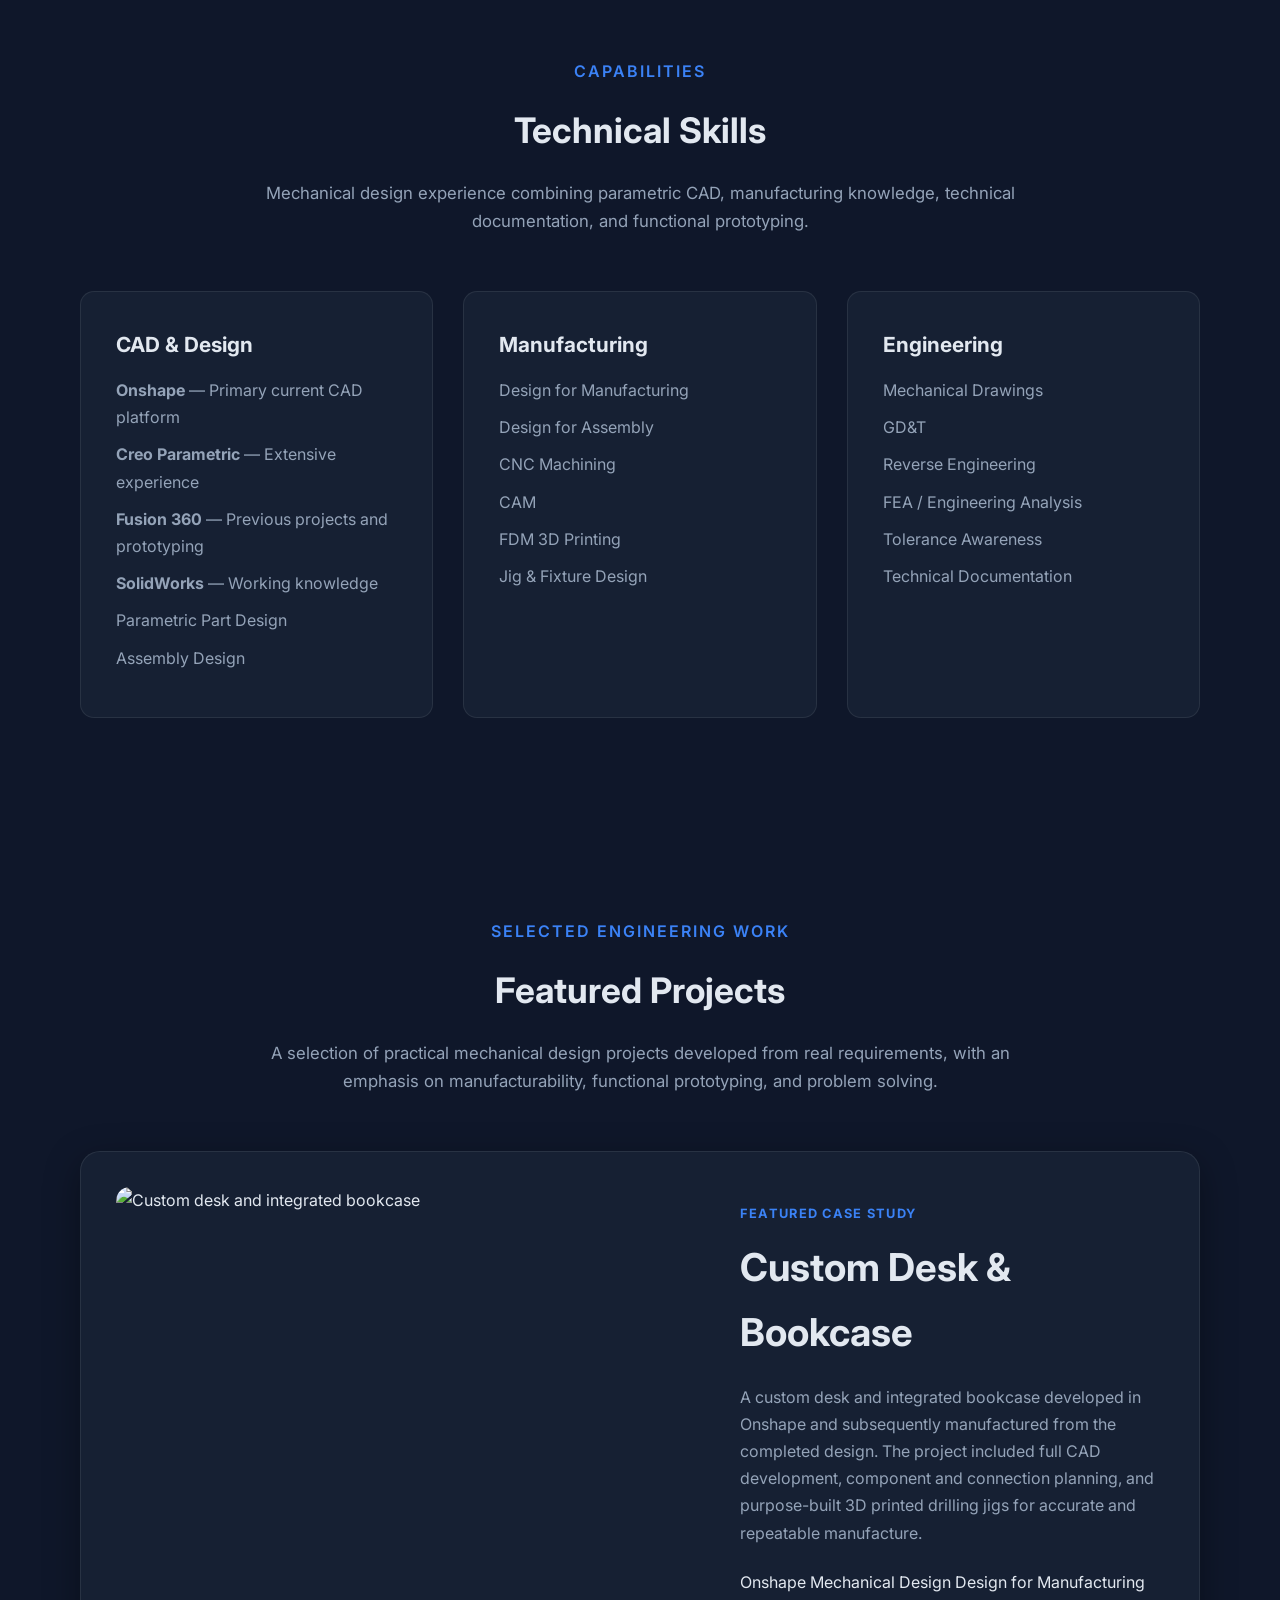
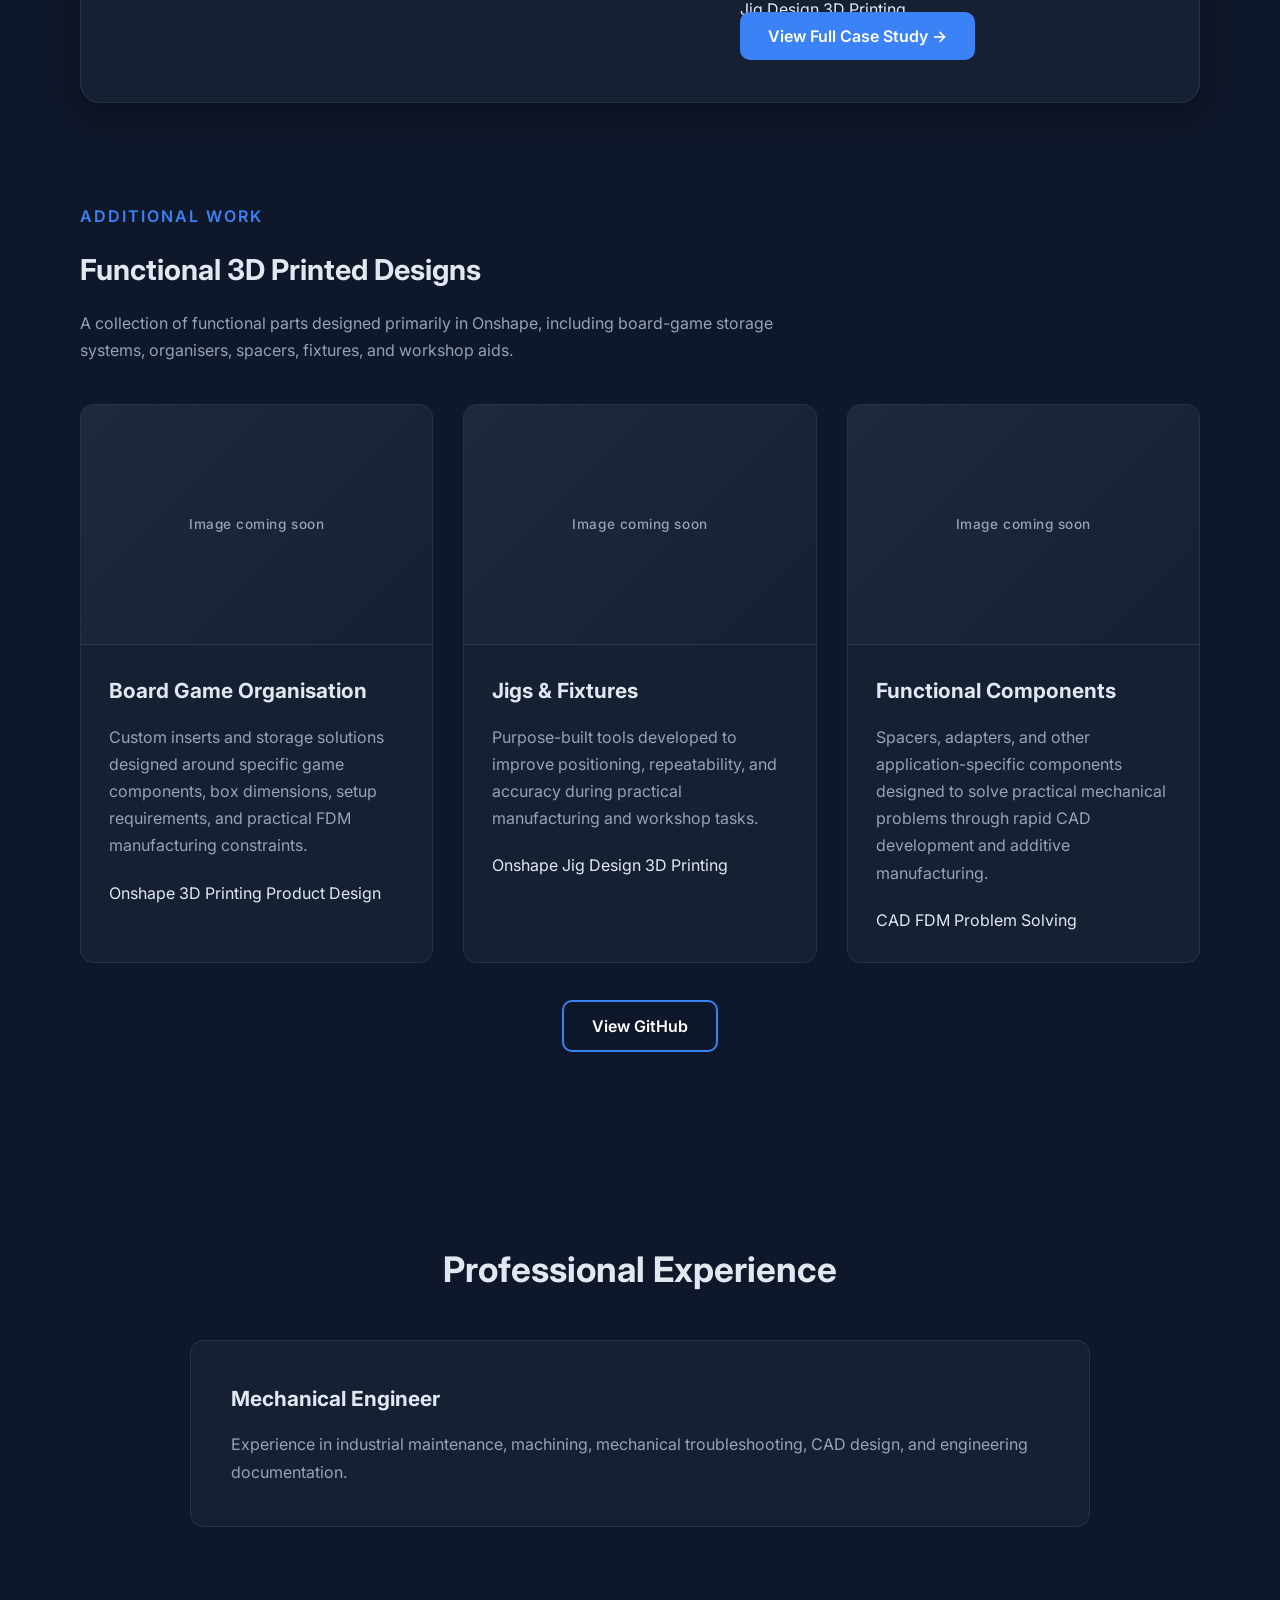
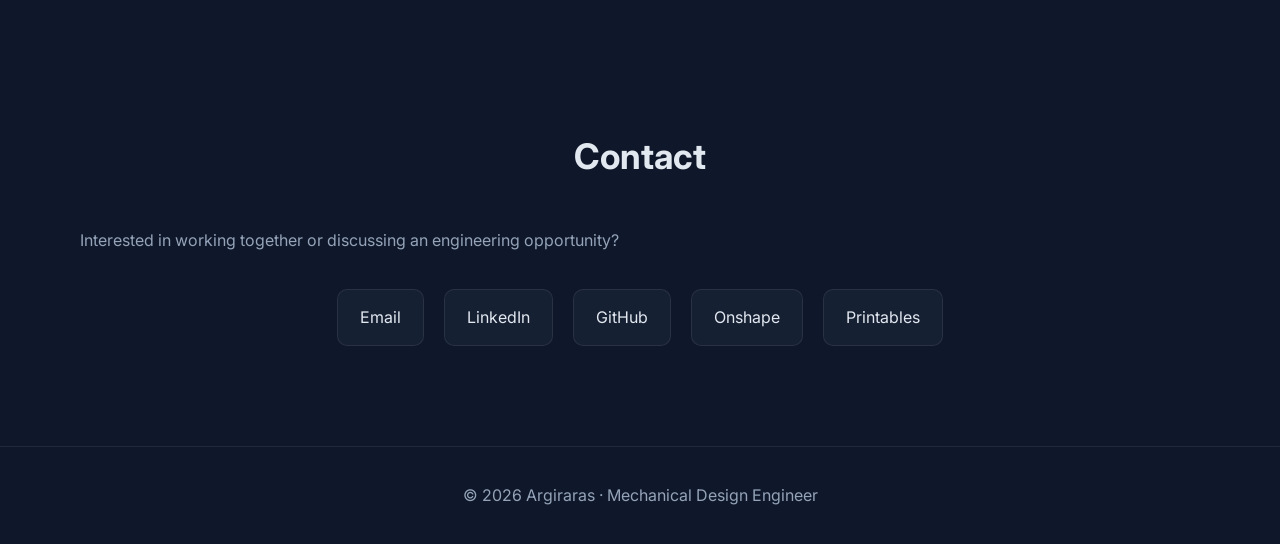
==== commit accf2499: "refactor: improve technical skills presentation Updated technical skills section with new headings a" ====
--- a/index.html
+++ b/index.html
@@ -144,22 +144,30 @@
 
     <div class="container">
 
-        <h2>Technical Skills</h2>
+        <div class="section-heading">
+            <p class="eyebrow">Capabilities</p>
+            <h2>Technical Skills</h2>
+
+            <p class="section-intro">
+                Mechanical design experience combining parametric CAD,
+                manufacturing knowledge, technical documentation, and
+                functional prototyping.
+            </p>
+        </div>
 
         <div class="skills-grid">
 
             <div class="skill-card">
 
-                <h3>CAD</h3>
+                <h3>CAD & Design</h3>
 
                 <ul>
-
-                    <li>Creo Parametric</li>
-                    <li>Fusion 360</li>
-                    <li>Onshape</li>
-                    <li>SolidWorks</li>
-                    <li>AutoCAD</li>
-
+                    <li><strong>Onshape</strong> — Primary current CAD platform</li>
+                    <li><strong>Creo Parametric</strong> — Extensive experience</li>
+                    <li><strong>Fusion 360</strong> — Previous projects and prototyping</li>
+                    <li><strong>SolidWorks</strong> — Working knowledge</li>
+                    <li>Parametric Part Design</li>
+                    <li>Assembly Design</li>
                 </ul>
 
             </div>
@@ -169,29 +177,27 @@
                 <h3>Manufacturing</h3>
 
                 <ul>
-
                     <li>Design for Manufacturing</li>
+                    <li>Design for Assembly</li>
                     <li>CNC Machining</li>
+                    <li>CAM</li>
+                    <li>FDM 3D Printing</li>
+                    <li>Jig & Fixture Design</li>
+                </ul>
+
+            </div>
+
+            <div class="skill-card">
+
+                <h3>Engineering</h3>
+
+                <ul>
+                    <li>Mechanical Drawings</li>
                     <li>GD&T</li>
-                    <li>Mechanical Drawings</li>
-                    <li>Assembly Design</li>
-
-                </ul>
-
-            </div>
-
-            <div class="skill-card">
-
-                <h3>Engineering</h3>
-
-                <ul>
-
-                    <li>3D Printing</li>
-                    <li>CAM</li>
-                    <li>FEA</li>
                     <li>Reverse Engineering</li>
+                    <li>FEA / Engineering Analysis</li>
+                    <li>Tolerance Awareness</li>
                     <li>Technical Documentation</li>
-
                 </ul>
 
             </div>
--- a/Style.css
+++ b/Style.css
@@ -726,3 +726,162 @@
     }
 
 }
+/* ==========================================================
+   Featured Project & Project Collections
+   ========================================================== */
+
+.section-heading {
+    max-width: 750px;
+    margin: 0 auto 55px;
+    text-align: center;
+}
+
+.section-heading h2 {
+    margin-bottom: 18px;
+}
+
+.section-intro {
+    font-size: 1.05rem;
+}
+
+
+/* ---------- Flagship Project ---------- */
+
+.featured-project {
+    display: grid;
+    grid-template-columns: 1.15fr .85fr;
+    align-items: center;
+
+    gap: 50px;
+
+    margin-bottom: 100px;
+    padding: 35px;
+
+    background: var(--surface);
+
+    border: 1px solid var(--border);
+    border-radius: 20px;
+
+    box-shadow: var(--shadow);
+}
+
+.featured-project-image {
+    overflow: hidden;
+    border-radius: 14px;
+}
+
+.featured-project-image img {
+    width: 100%;
+    height: 480px;
+
+    object-fit: cover;
+
+    transition: transform .5s ease;
+}
+
+.featured-project-image:hover img {
+    transform: scale(1.025);
+}
+
+.featured-project-content h3 {
+    margin-bottom: 18px;
+
+    color: var(--text);
+
+    font-size: clamp(1.7rem, 3vw, 2.4rem);
+}
+
+.featured-project-content > p {
+    margin-bottom: 22px;
+}
+
+.project-type {
+    margin-bottom: 10px !important;
+
+    color: var(--primary) !important;
+
+    font-size: .8rem;
+    font-weight: 700;
+
+    text-transform: uppercase;
+    letter-spacing: .1em;
+}
+
+
+/* ---------- Project Collection ---------- */
+
+.project-collection-heading {
+    max-width: 720px;
+    margin-bottom: 40px;
+}
+
+.project-collection-heading h3 {
+    margin-bottom: 15px;
+
+    font-size: 1.8rem;
+}
+
+
+/* ---------- Temporary Image Placeholder ---------- */
+
+.project-placeholder {
+    display: flex;
+    align-items: center;
+    justify-content: center;
+
+    height: 240px;
+
+    background:
+        linear-gradient(
+            135deg,
+            var(--surface-light),
+            var(--surface)
+        );
+
+    border-bottom: 1px solid var(--border);
+}
+
+.project-placeholder span {
+    color: var(--muted);
+
+    font-size: .85rem;
+    font-weight: 500;
+
+    letter-spacing: .04em;
+}
+
+
+/* ---------- Responsive Featured Project ---------- */
+
+@media (max-width: 900px) {
+
+    .featured-project {
+        grid-template-columns: 1fr;
+
+        gap: 30px;
+
+        padding: 25px;
+
+        margin-bottom: 75px;
+    }
+
+    .featured-project-image img {
+        height: auto;
+        max-height: 500px;
+
+        object-fit: contain;
+
+        background: white;
+    }
+
+}
+
+@media (max-width: 500px) {
+
+    .featured-project {
+        padding: 16px;
+
+        border-radius: 14px;
+    }
+
+}
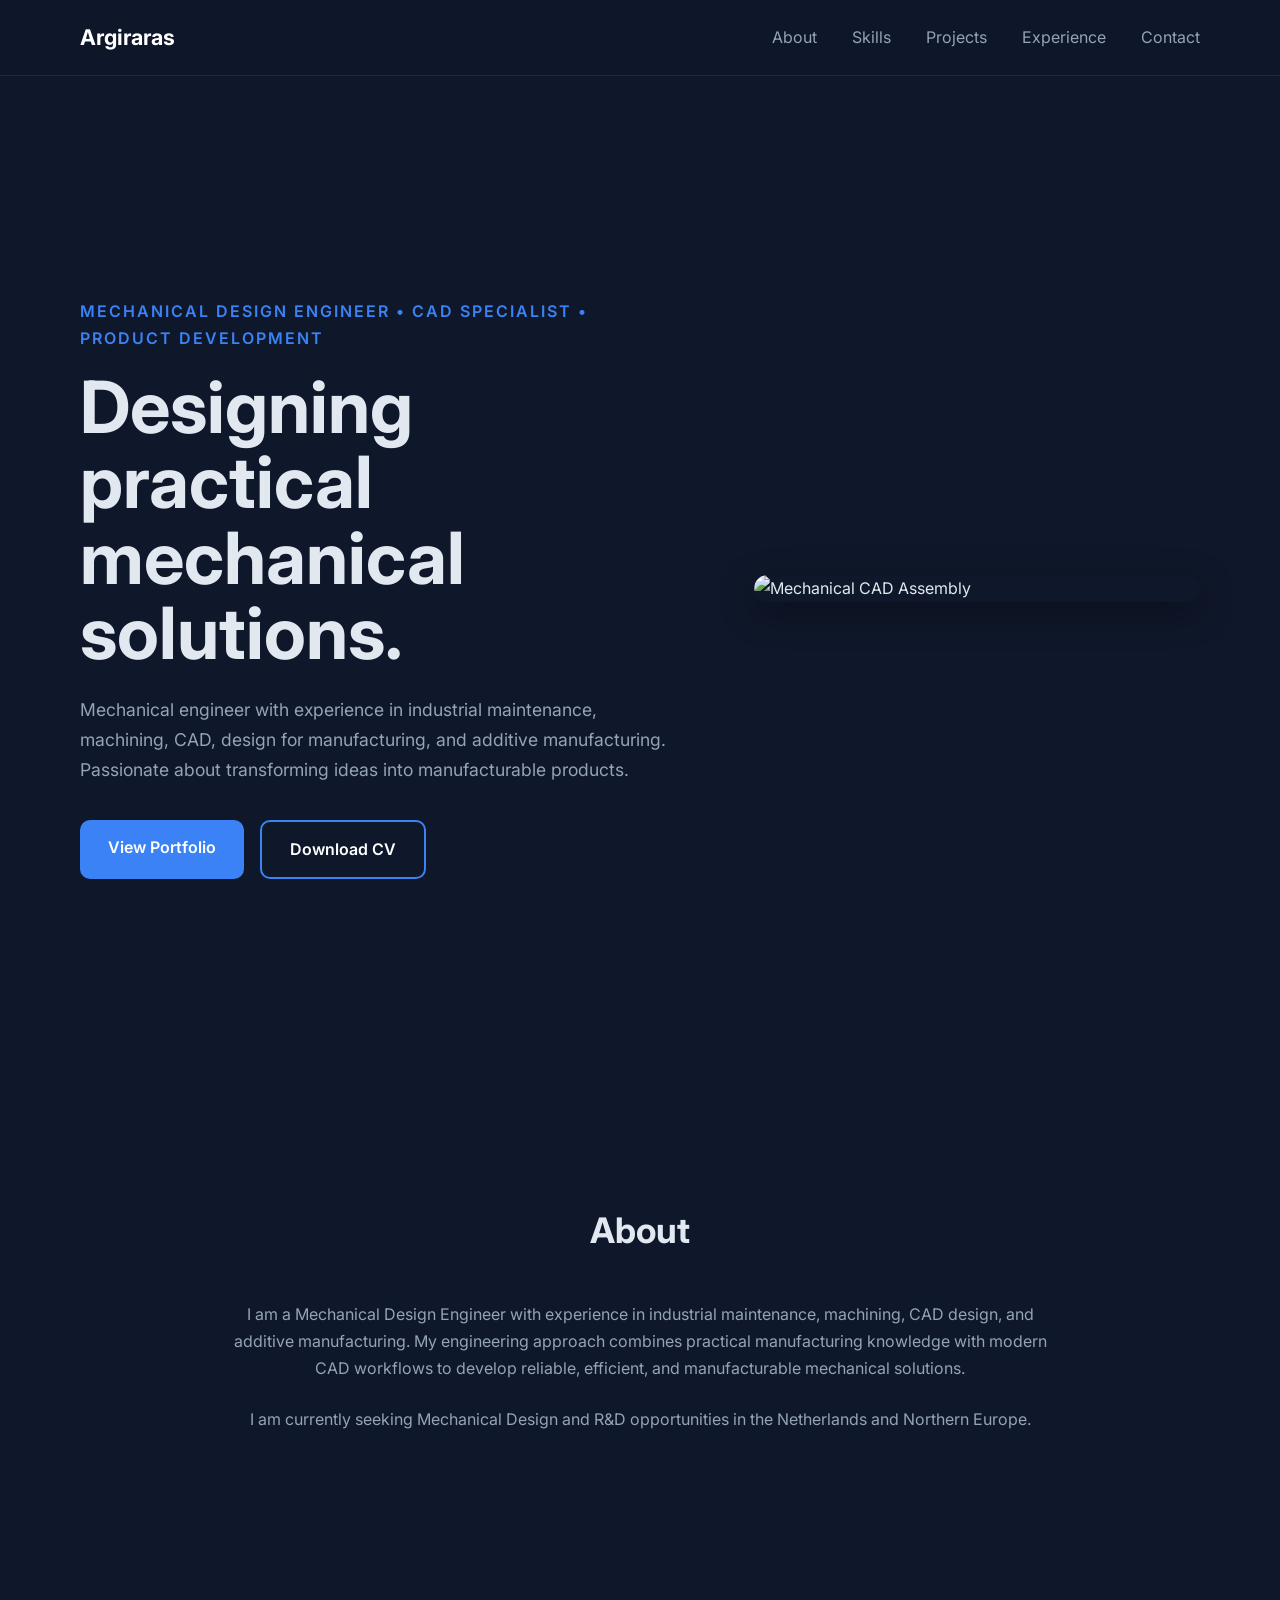
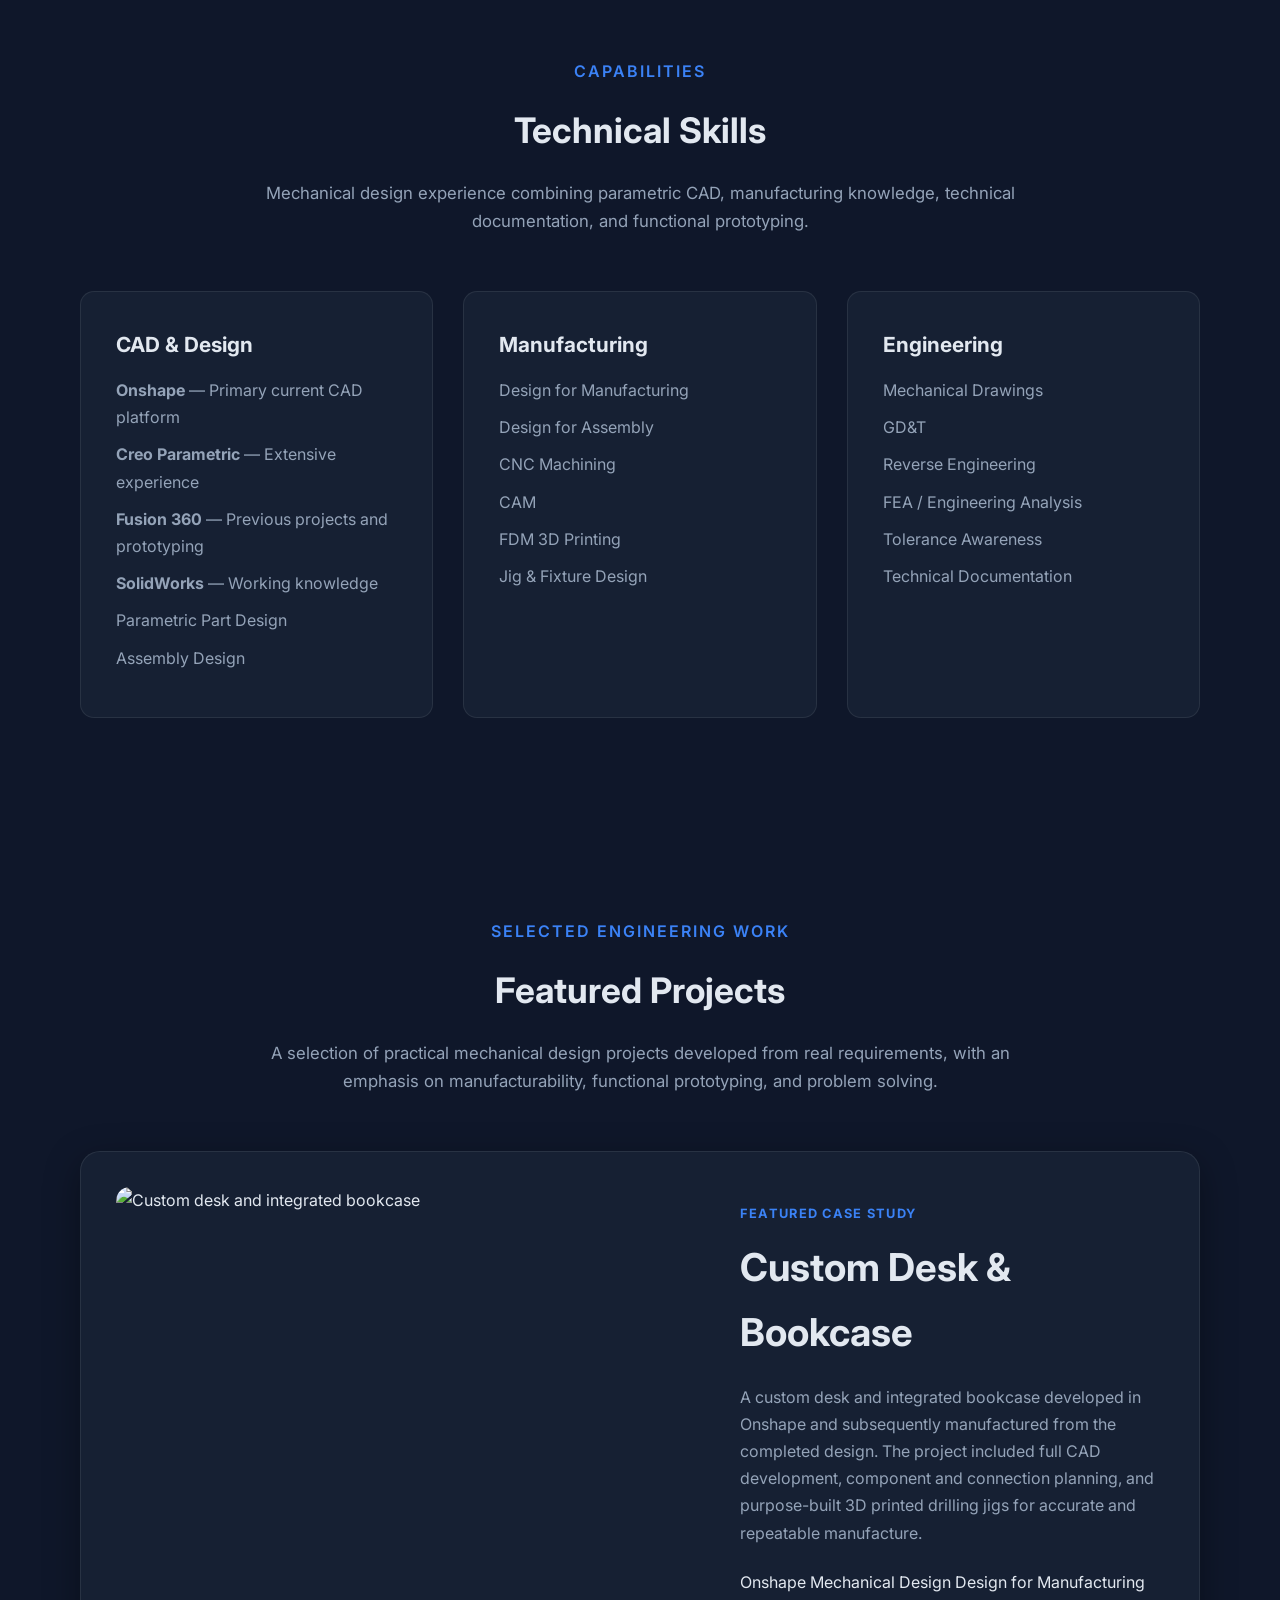
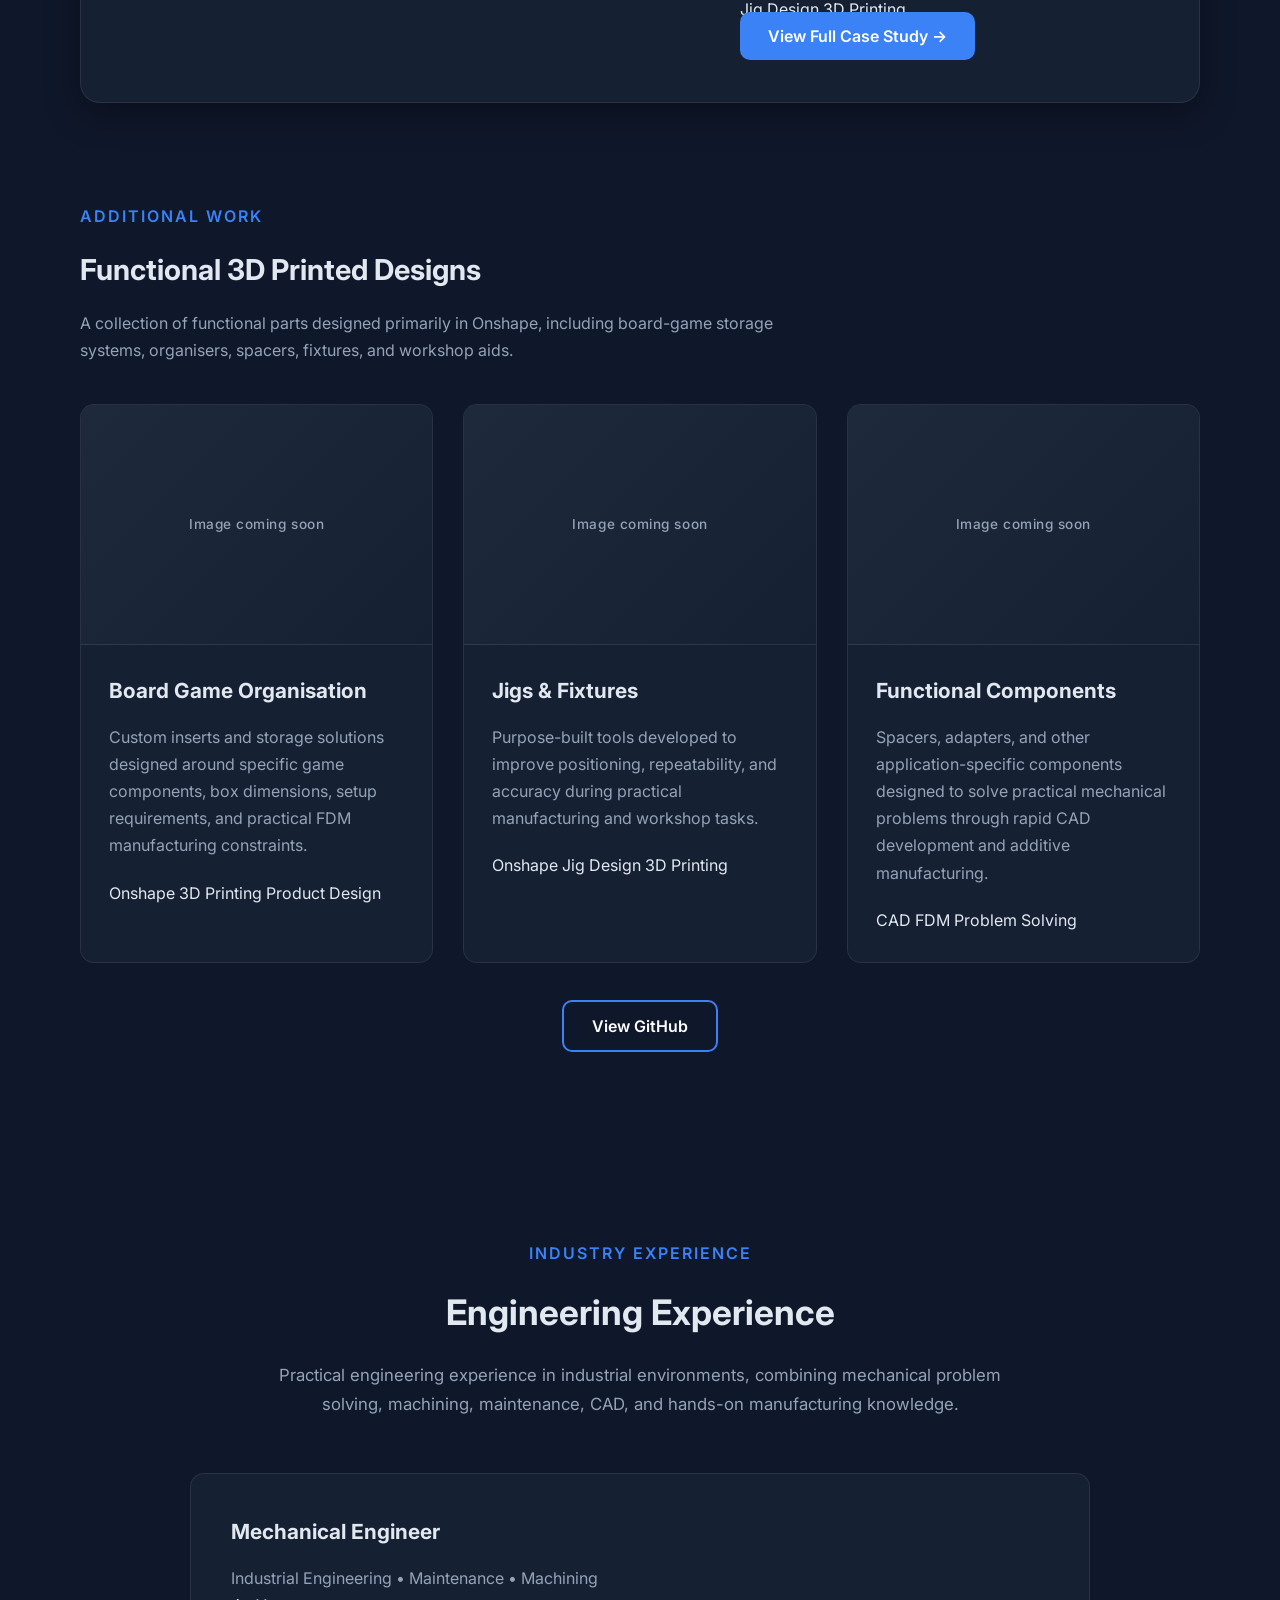
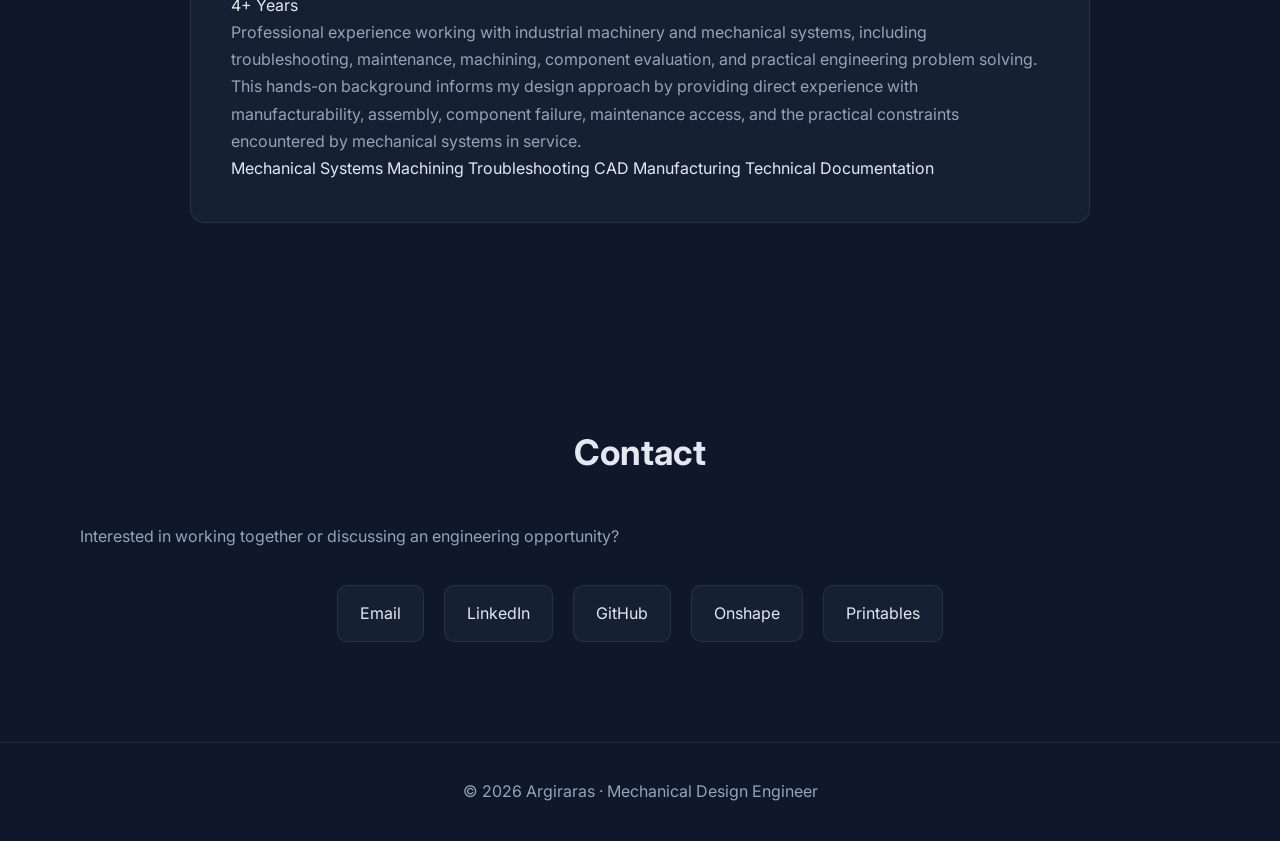
==== commit 23257bae: "refactor: strengthen engineering experience section" ====
--- a/index.html
+++ b/index.html
@@ -408,19 +408,59 @@
 
     <div class="container">
 
-        <h2>Professional Experience</h2>
+        <div class="section-heading">
+
+            <p class="eyebrow">Industry Experience</p>
+
+            <h2>Engineering Experience</h2>
+
+            <p class="section-intro">
+                Practical engineering experience in industrial environments,
+                combining mechanical problem solving, machining, maintenance,
+                CAD, and hands-on manufacturing knowledge.
+            </p>
+
+        </div>
 
         <div class="experience-card">
 
-            <h3>Mechanical Engineer</h3>
+            <div class="experience-header">
+
+                <div>
+                    <h3>Mechanical Engineer</h3>
+                    <p class="experience-focus">
+                        Industrial Engineering • Maintenance • Machining
+                    </p>
+                </div>
+
+                <span class="experience-duration">
+                    4+ Years
+                </span>
+
+            </div>
 
             <p>
-
-                Experience in industrial maintenance, machining,
-                mechanical troubleshooting, CAD design, and engineering
-                documentation.
-
-            </p>
+                Professional experience working with industrial machinery and
+                mechanical systems, including troubleshooting, maintenance,
+                machining, component evaluation, and practical engineering
+                problem solving.
+            </p>
+
+            <p>
+                This hands-on background informs my design approach by providing
+                direct experience with manufacturability, assembly, component
+                failure, maintenance access, and the practical constraints
+                encountered by mechanical systems in service.
+            </p>
+
+            <div class="experience-tags">
+                <span>Mechanical Systems</span>
+                <span>Machining</span>
+                <span>Troubleshooting</span>
+                <span>CAD</span>
+                <span>Manufacturing</span>
+                <span>Technical Documentation</span>
+            </div>
 
         </div>
 
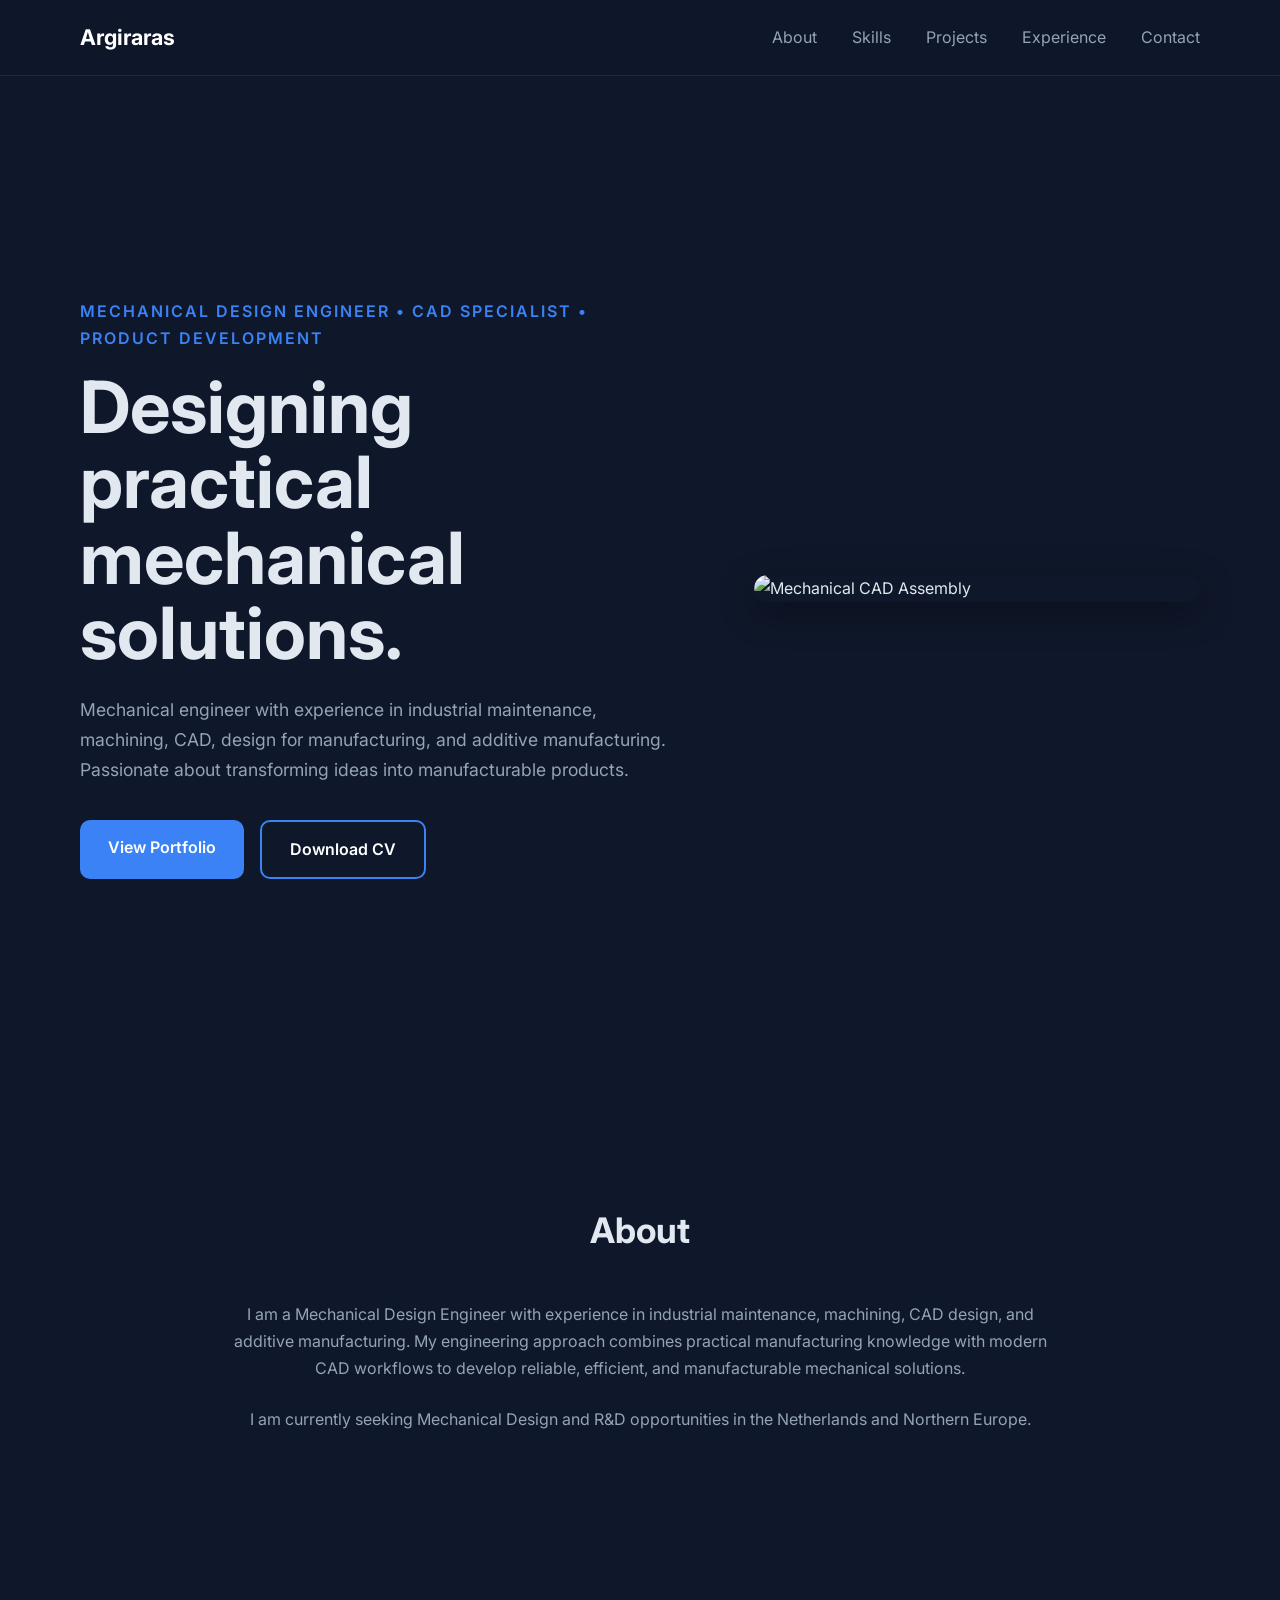
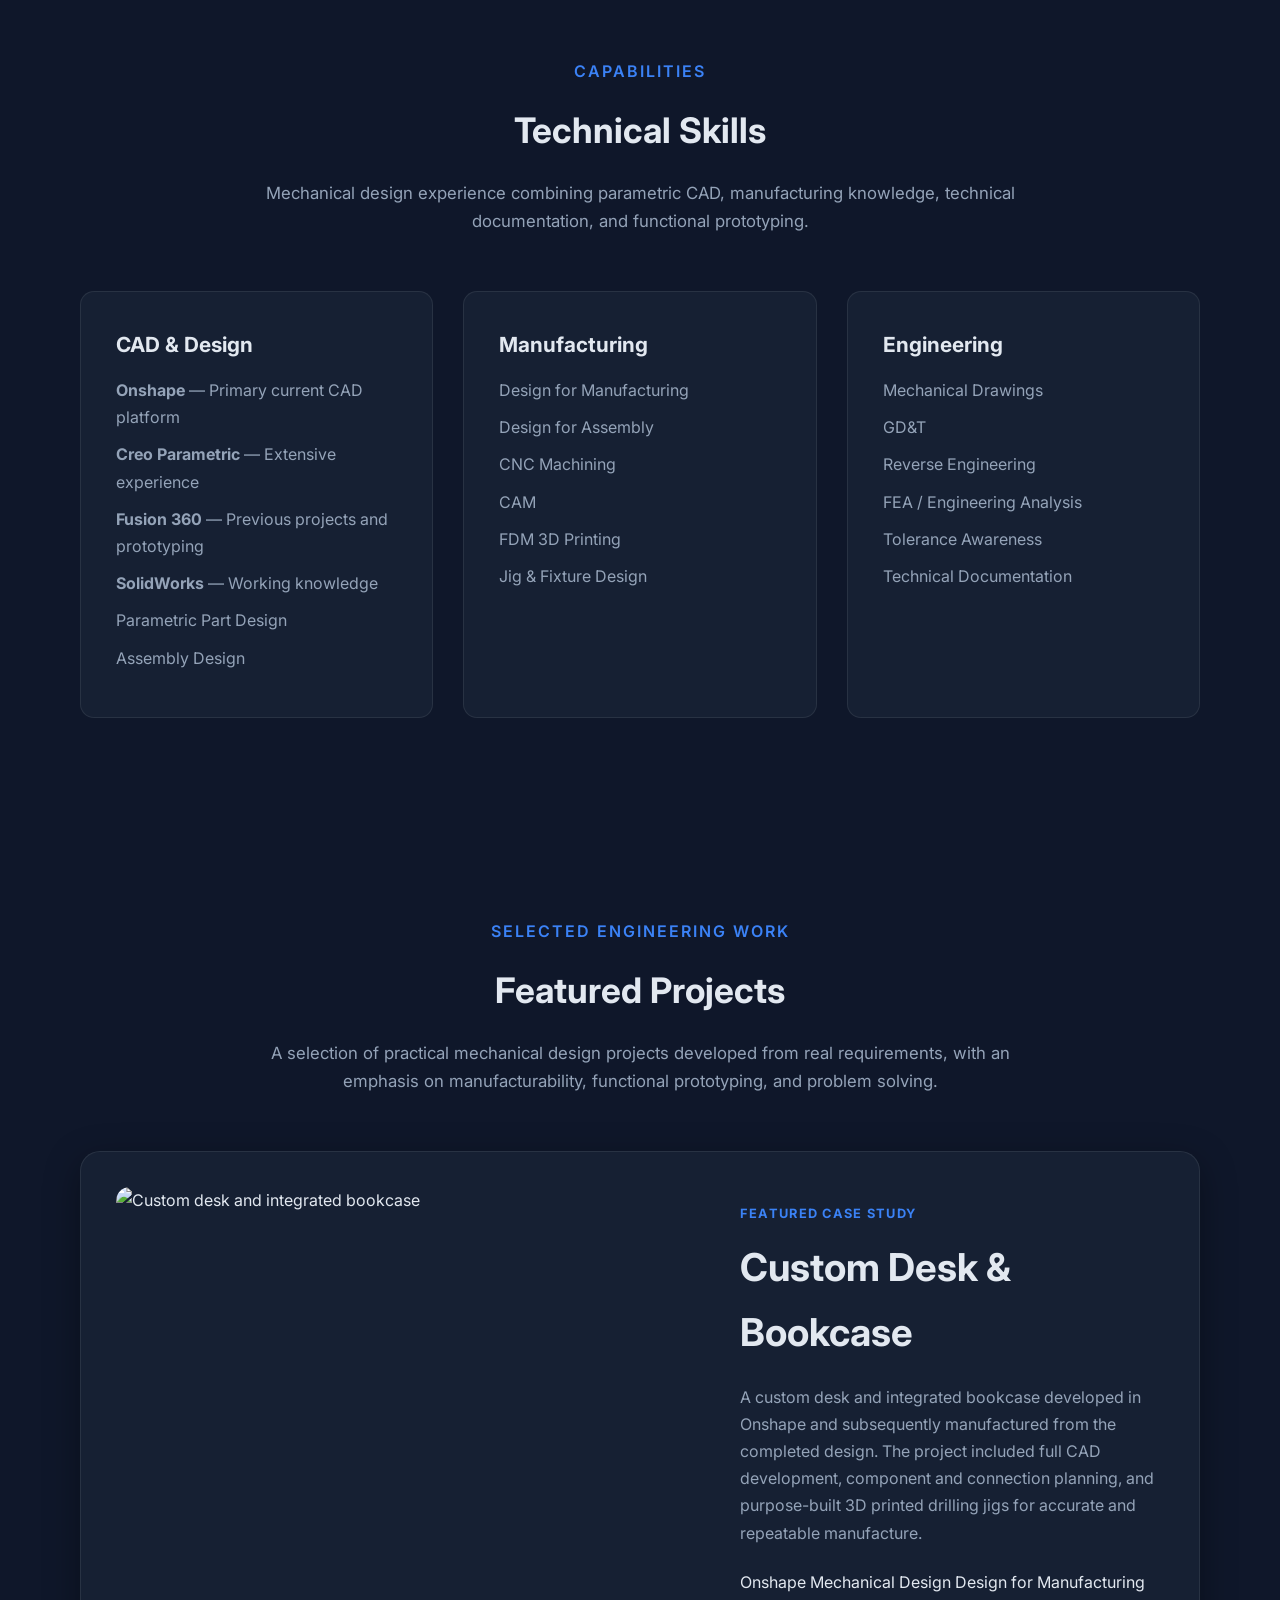
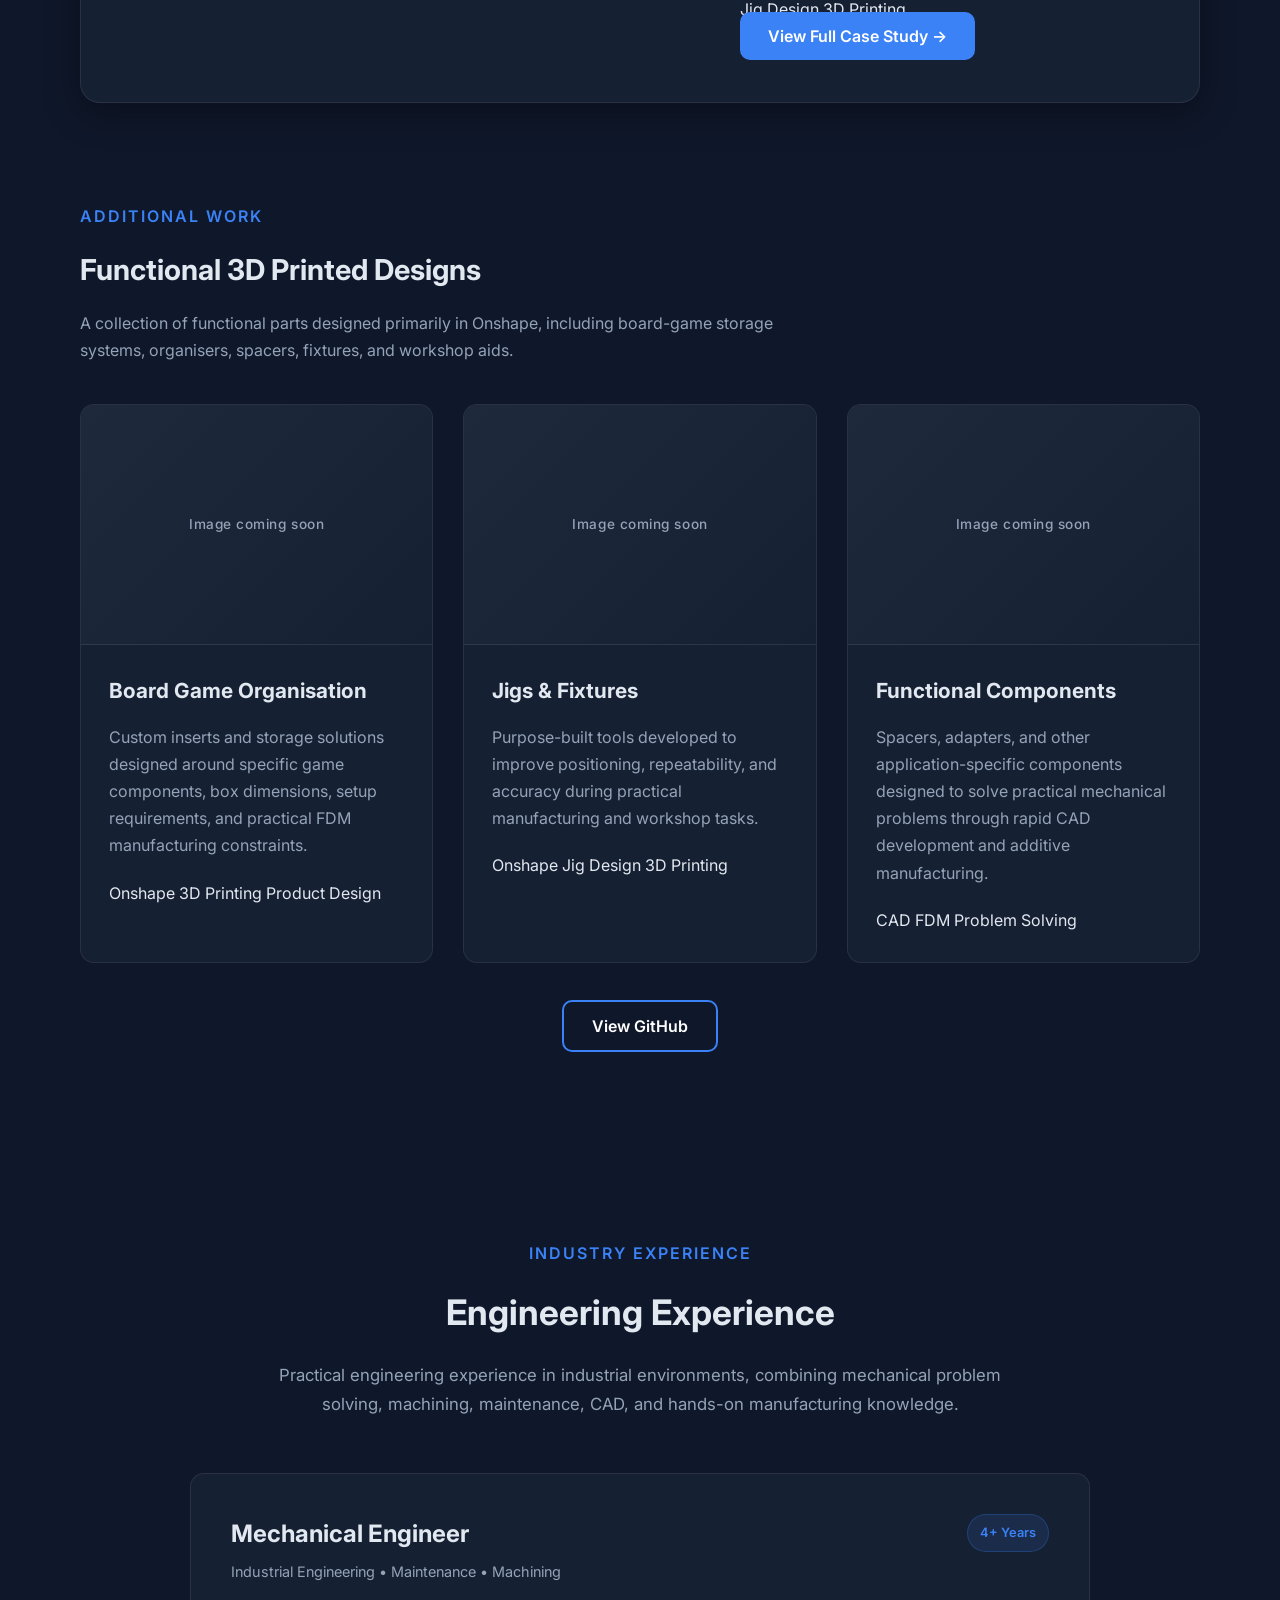
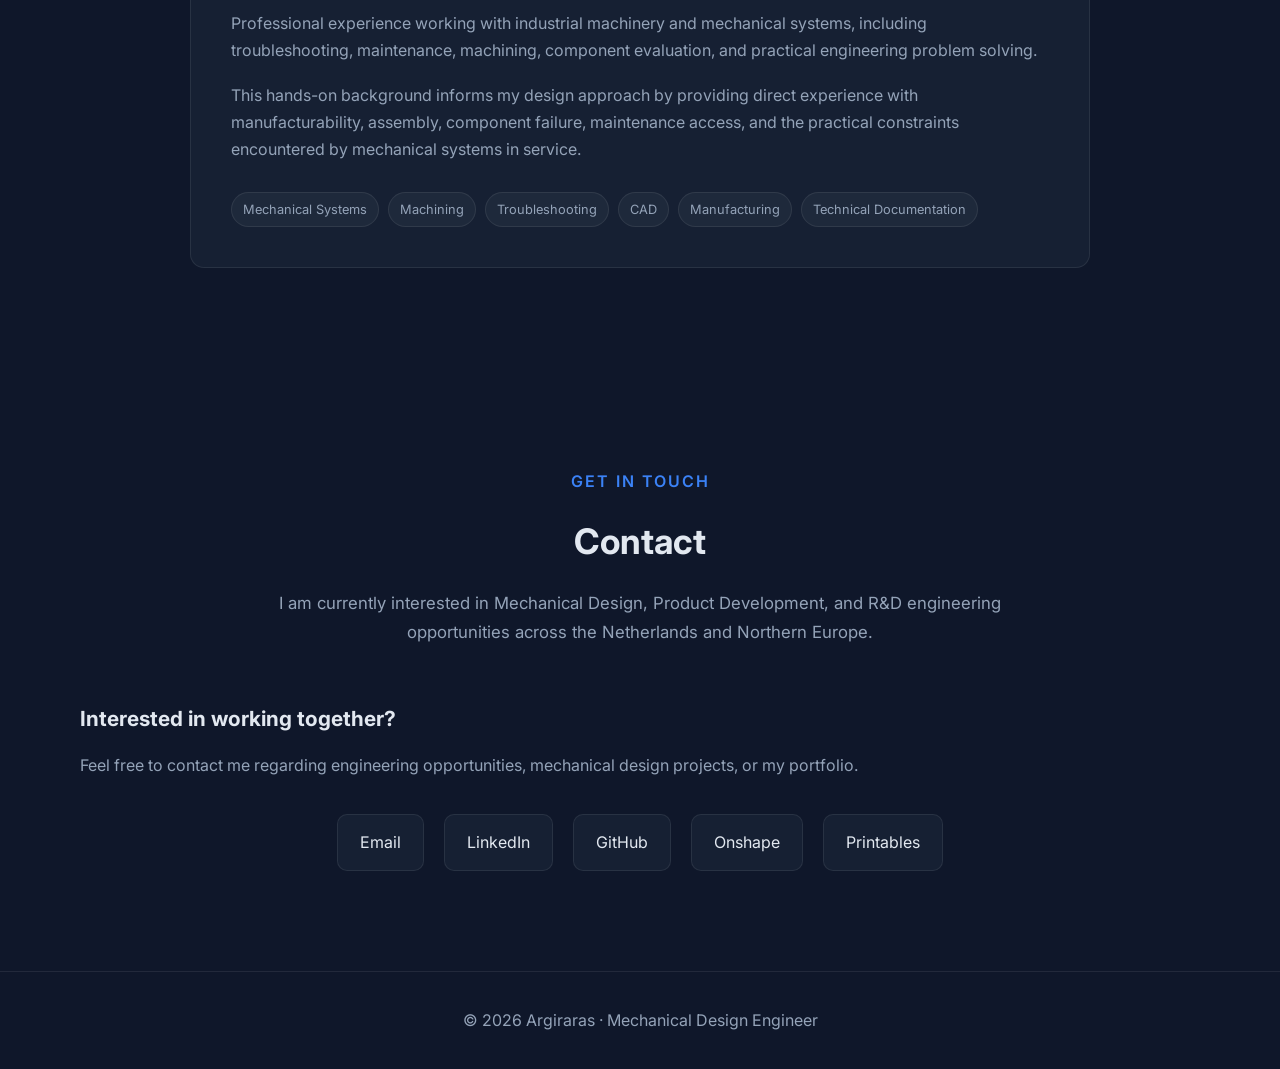
==== commit cde50cf7: "refactor: improve portfolio contact section" ====
--- a/index.html
+++ b/index.html
@@ -472,35 +472,60 @@
 
     <div class="container">
 
-        <h2>Contact</h2>
-
-        <p>
-
-            Interested in working together or discussing an engineering opportunity?
-
-        </p>
-
-        <div class="contact-links">
-
-            <a href="mailto:your@email.com">
-                Email
-            </a>
-
-            <a href="https://www.linkedin.com/" target="_blank">
-                LinkedIn
-            </a>
-
-            <a href="https://github.com/Argiraras" target="_blank">
-                GitHub
-            </a>
-
-            <a href="#">
-                Onshape
-            </a>
-
-            <a href="#">
-                Printables
-            </a>
+        <div class="section-heading">
+
+            <p class="eyebrow">Get in Touch</p>
+
+            <h2>Contact</h2>
+
+            <p class="section-intro">
+                I am currently interested in Mechanical Design, Product Development,
+                and R&D engineering opportunities across the Netherlands and
+                Northern Europe.
+            </p>
+
+        </div>
+
+        <div class="contact-card">
+
+            <h3>Interested in working together?</h3>
+
+            <p>
+                Feel free to contact me regarding engineering opportunities,
+                mechanical design projects, or my portfolio.
+            </p>
+
+            <div class="contact-links">
+
+                <a href="mailto:argirisdellas@hotmail.com">
+                    Email
+                </a>
+
+                <a href="www.linkedin.com/in/anargyros-ntellas-7a0202173"
+                   target="_blank"
+                   rel="noopener noreferrer">
+                    LinkedIn
+                </a>
+
+                <a href="https://github.com/Argiraras"
+                   target="_blank"
+                   rel="noopener noreferrer">
+                    GitHub
+                </a>
+
+                <a href="YOUR-ONSHAPE-PROFILE-URL"
+                   target="_blank"
+                   rel="noopener noreferrer">
+                    Onshape
+                </a>
+
+                <a href="https://www.printables.com/@Argiraras"
+                   target="_blank"
+                   rel="noopener noreferrer">
+                    Printables
+                </a>
+
+            </div>
 
         </div>
 
--- a/Style.css
+++ b/Style.css
@@ -885,3 +885,70 @@
     }
 
 }
+/* ==========================================================
+   Engineering Experience
+   ========================================================== */
+
+.experience-header {
+    display: flex;
+    justify-content: space-between;
+    align-items: flex-start;
+    gap: 30px;
+    margin-bottom: 25px;
+}
+
+.experience-header h3 {
+    margin-bottom: 5px;
+    font-size: 1.5rem;
+}
+
+.experience-focus {
+    font-size: .9rem;
+}
+
+.experience-duration {
+    flex-shrink: 0;
+
+    padding: 7px 12px;
+
+    color: var(--primary);
+
+    background: rgba(59, 130, 246, .12);
+    border: 1px solid rgba(59, 130, 246, .25);
+    border-radius: 999px;
+
+    font-size: .8rem;
+    font-weight: 600;
+}
+
+.experience-card > p + p {
+    margin-top: 18px;
+}
+
+.experience-tags {
+    display: flex;
+    flex-wrap: wrap;
+    gap: 9px;
+    margin-top: 28px;
+}
+
+.experience-tags span {
+    padding: 6px 11px;
+
+    color: var(--muted);
+
+    background: var(--surface-light);
+    border: 1px solid var(--border);
+    border-radius: 999px;
+
+    font-size: .8rem;
+}
+
+@media (max-width: 600px) {
+
+    .experience-header {
+        flex-direction: column;
+        gap: 12px;
+    }
+
+}
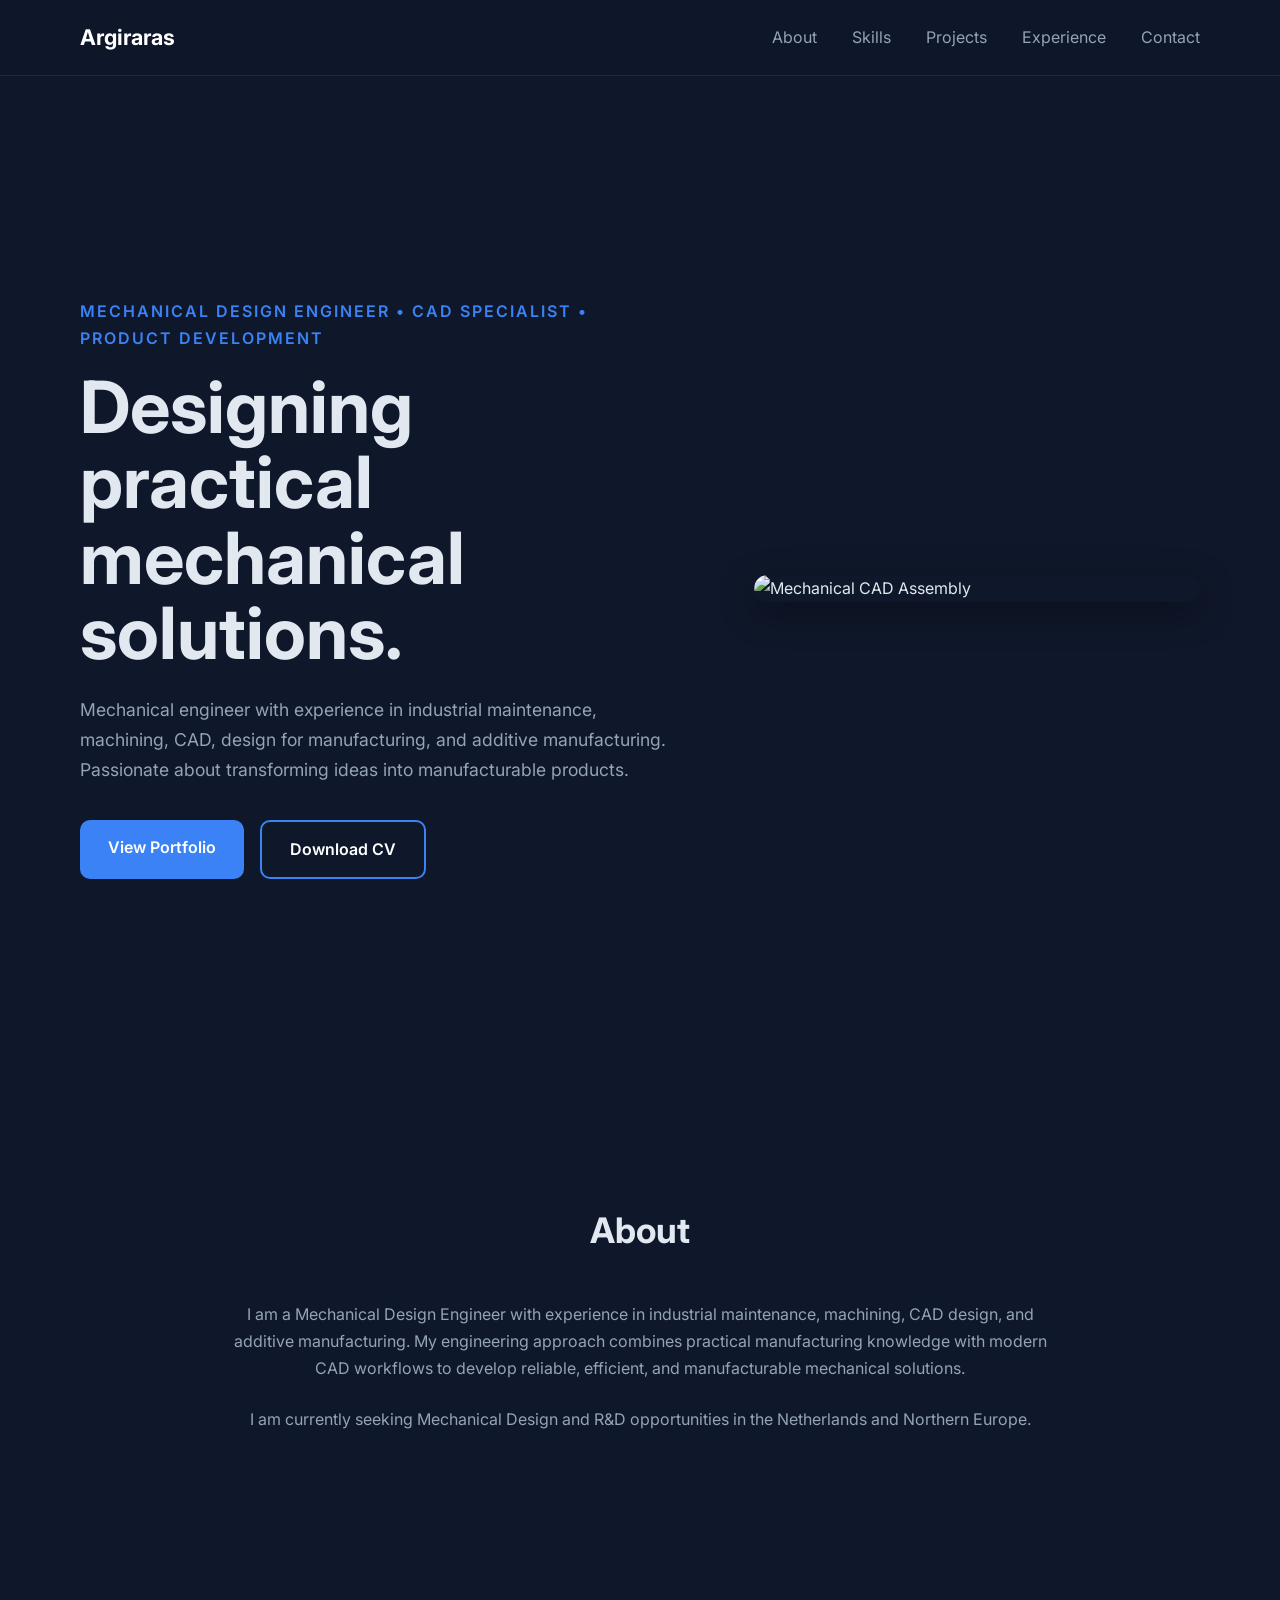
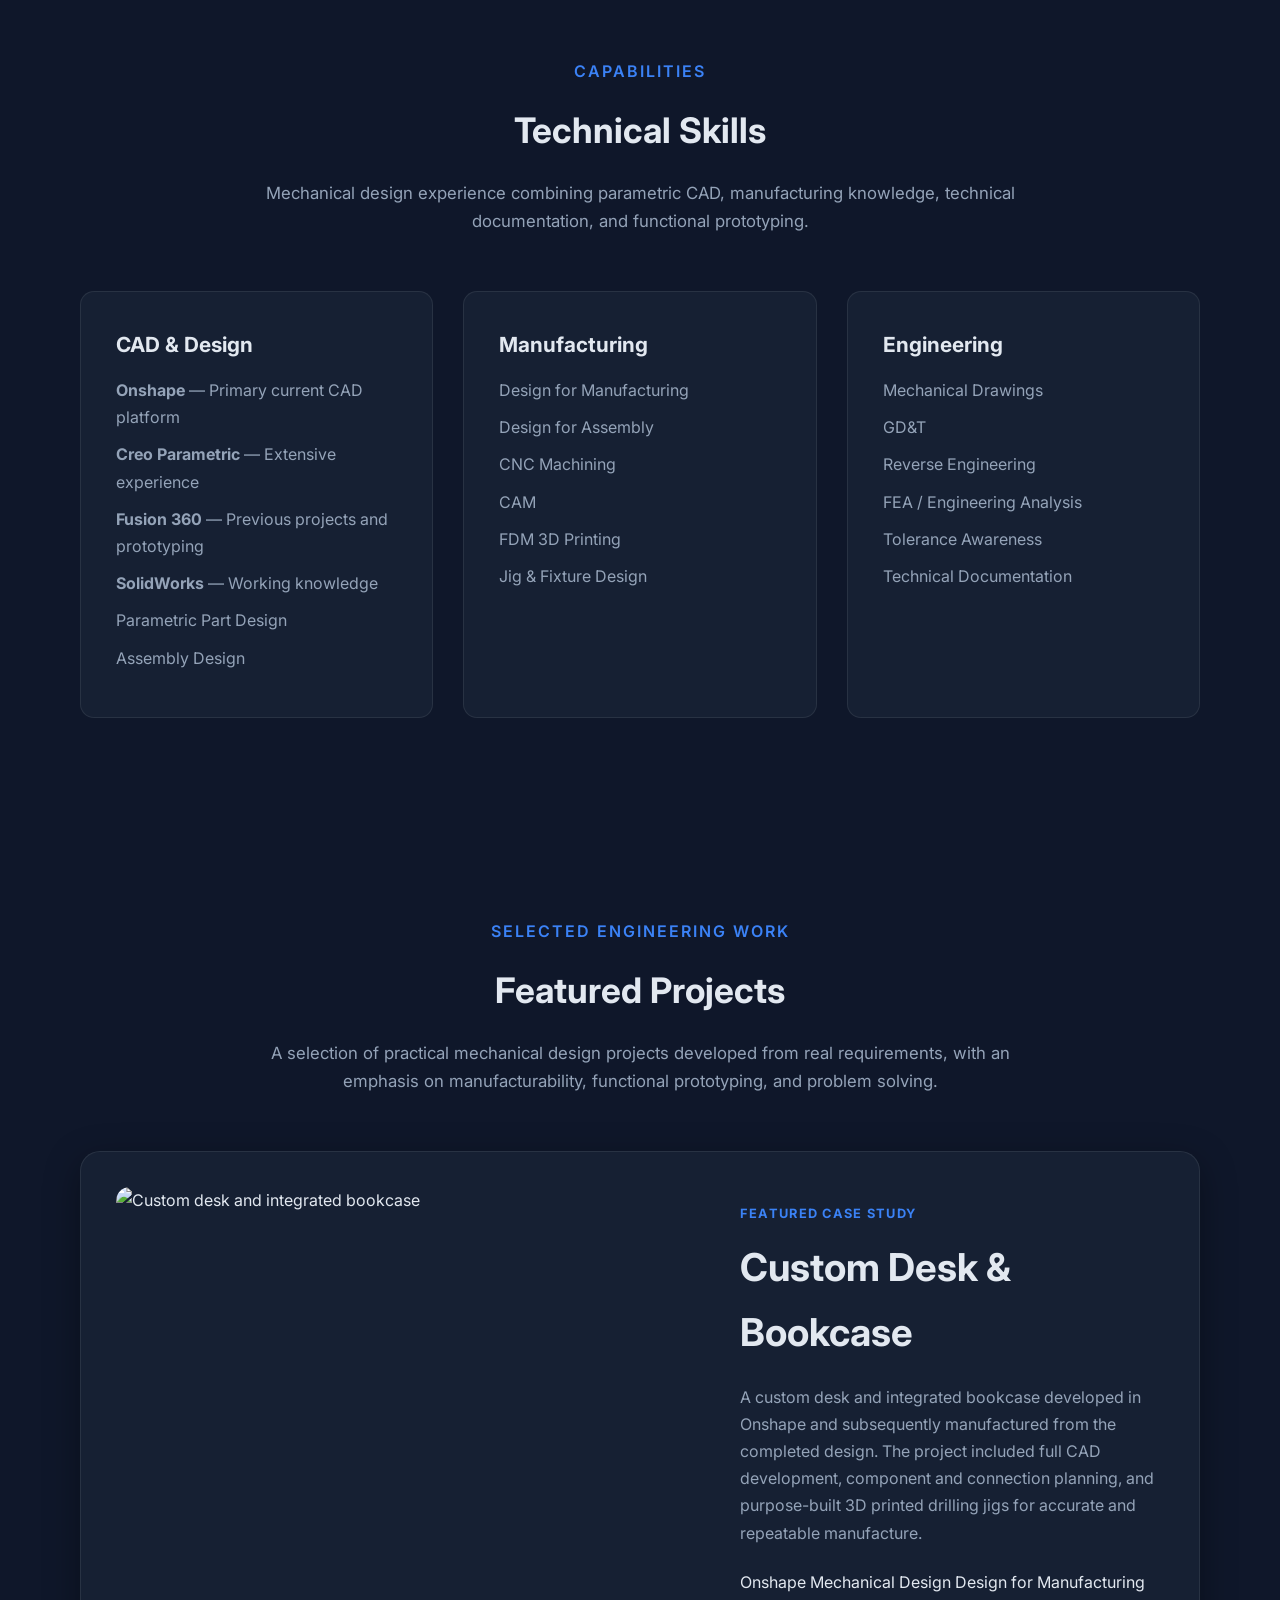
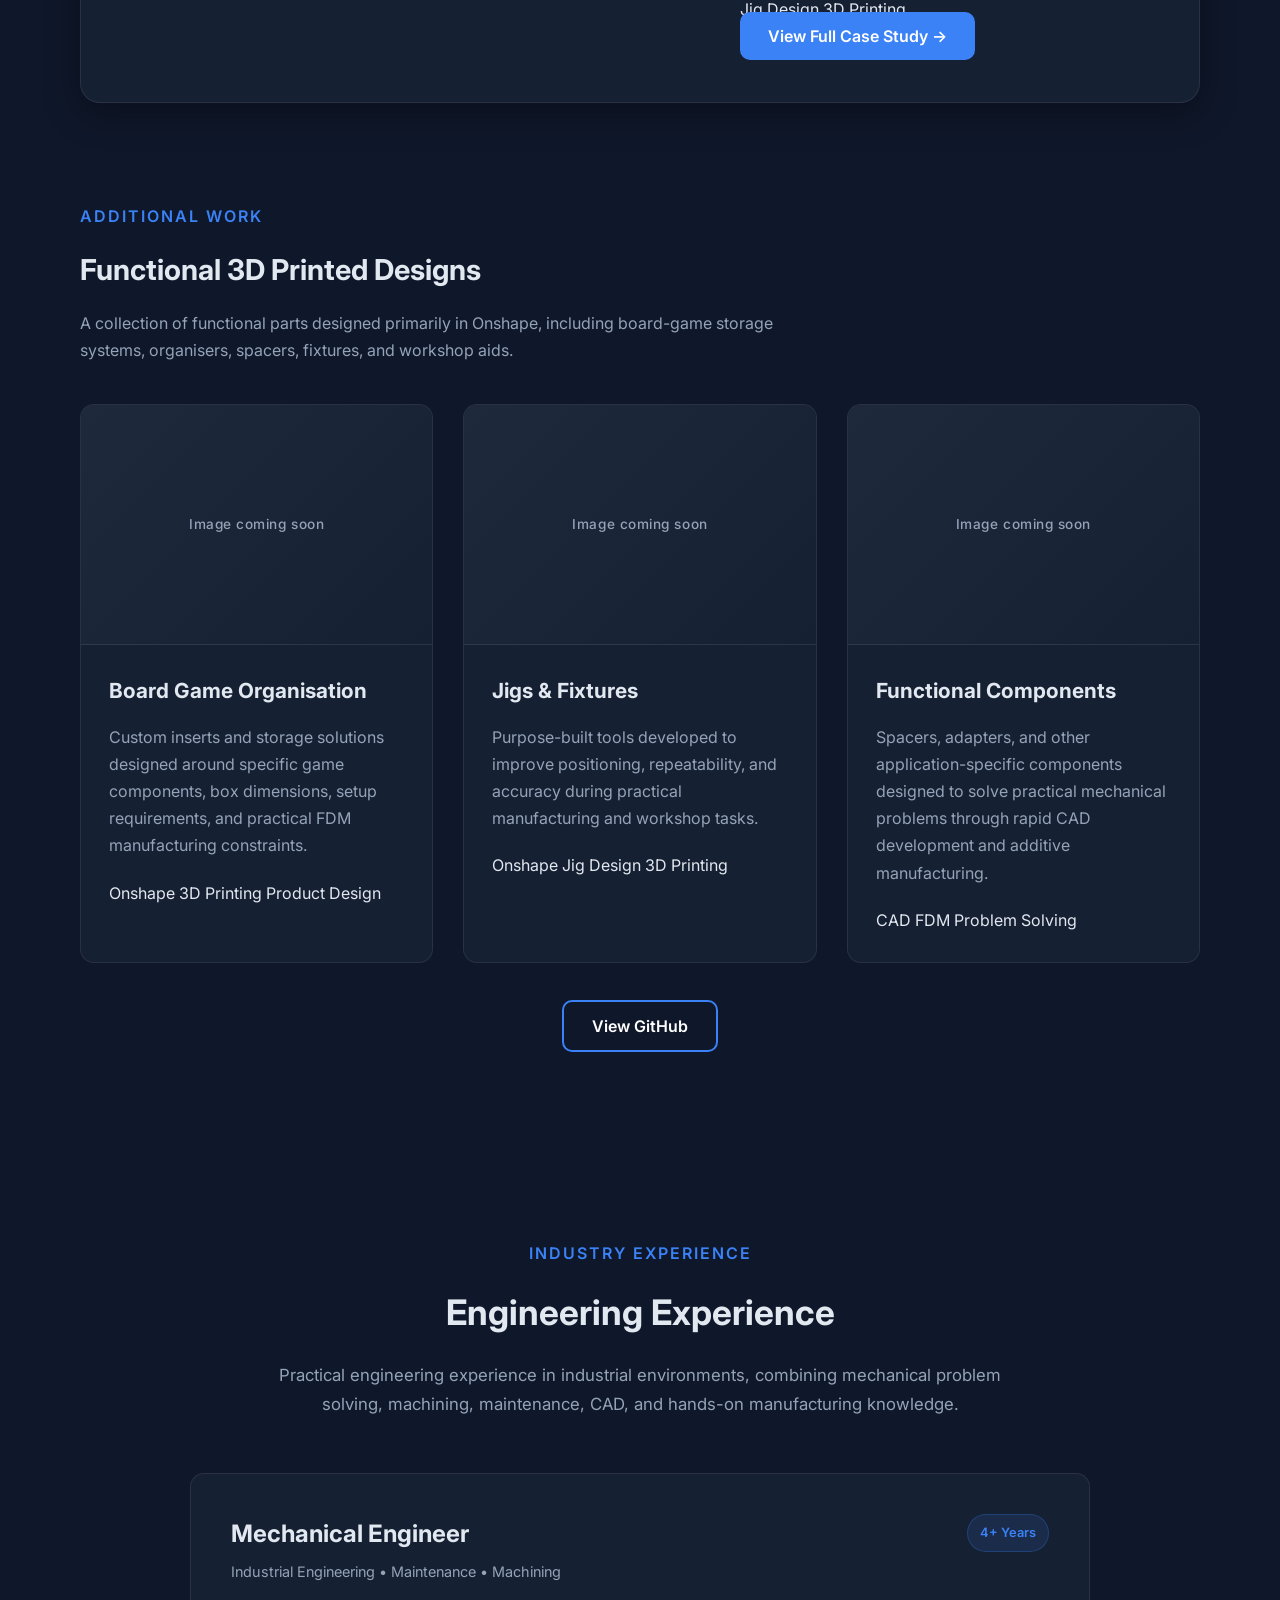
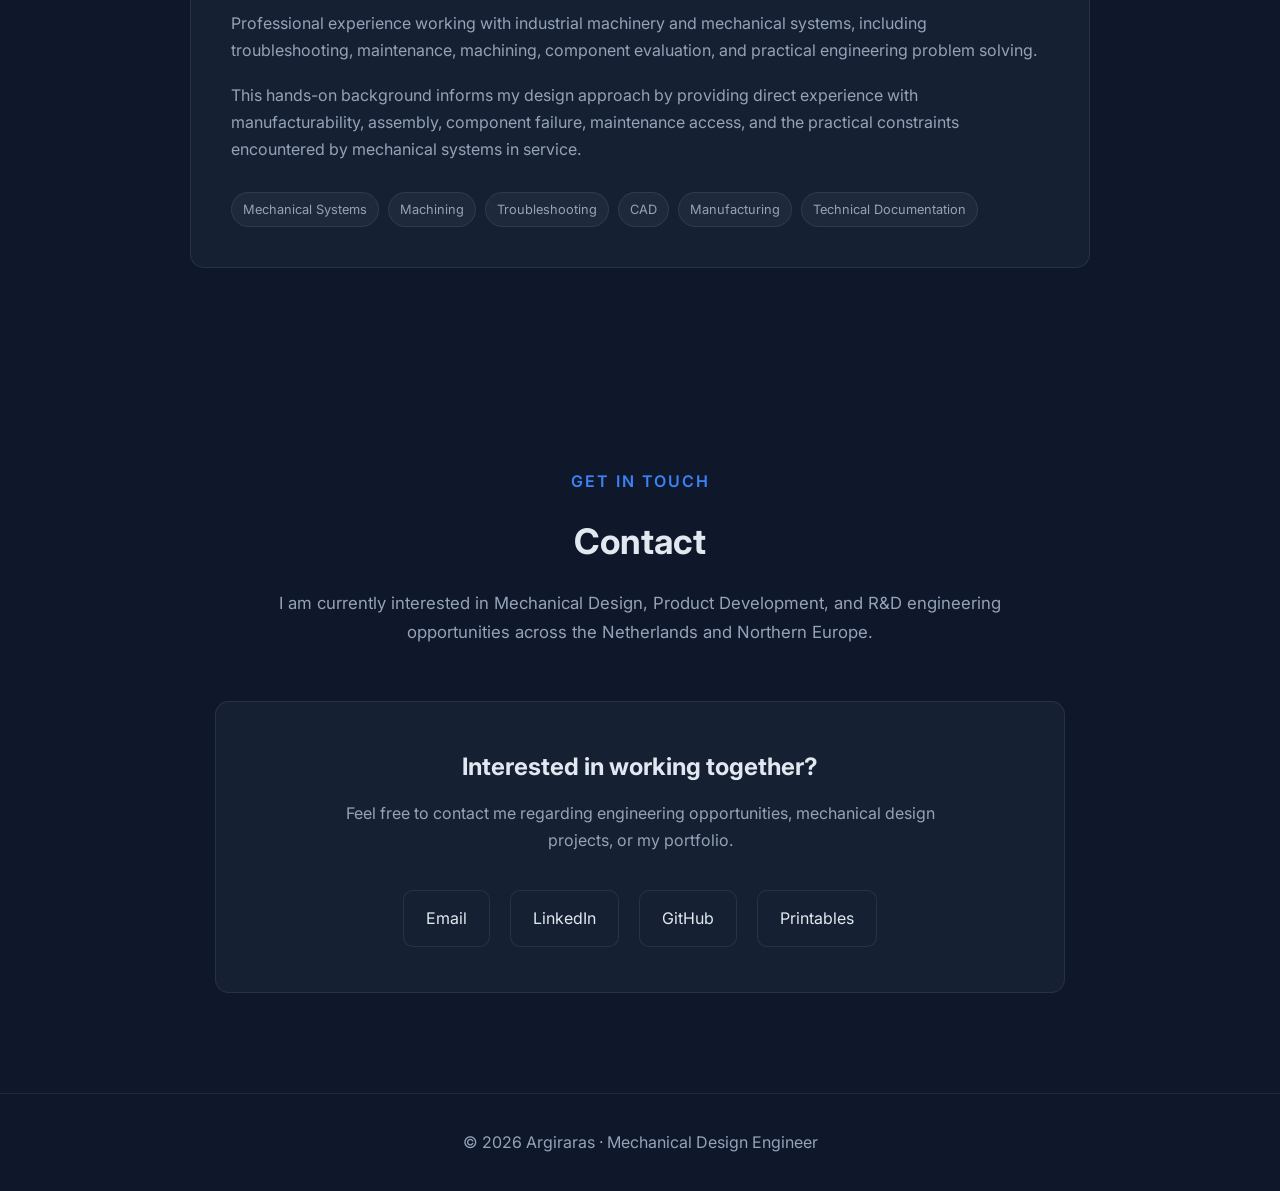
==== commit e83e9dfd: "Remove Onshape profile link Removed Onshape profile link from index.html." ====
--- a/index.html
+++ b/index.html
@@ -513,12 +513,6 @@
                     GitHub
                 </a>
 
-                <a href="YOUR-ONSHAPE-PROFILE-URL"
-                   target="_blank"
-                   rel="noopener noreferrer">
-                    Onshape
-                </a>
-
                 <a href="https://www.printables.com/@Argiraras"
                    target="_blank"
                    rel="noopener noreferrer">
--- a/Style.css
+++ b/Style.css
@@ -952,3 +952,36 @@
     }
 
 }
+/* ==========================================================
+   Contact
+   ========================================================== */
+
+.contact-card {
+    max-width: 850px;
+    margin: auto;
+    padding: 45px;
+
+    text-align: center;
+
+    background: var(--surface);
+    border: 1px solid var(--border);
+    border-radius: var(--radius);
+}
+
+.contact-card h3 {
+    margin-bottom: 12px;
+    font-size: 1.5rem;
+}
+
+.contact-card > p {
+    max-width: 600px;
+    margin: 0 auto;
+}
+
+@media (max-width: 600px) {
+
+    .contact-card {
+        padding: 30px 20px;
+    }
+
+}
